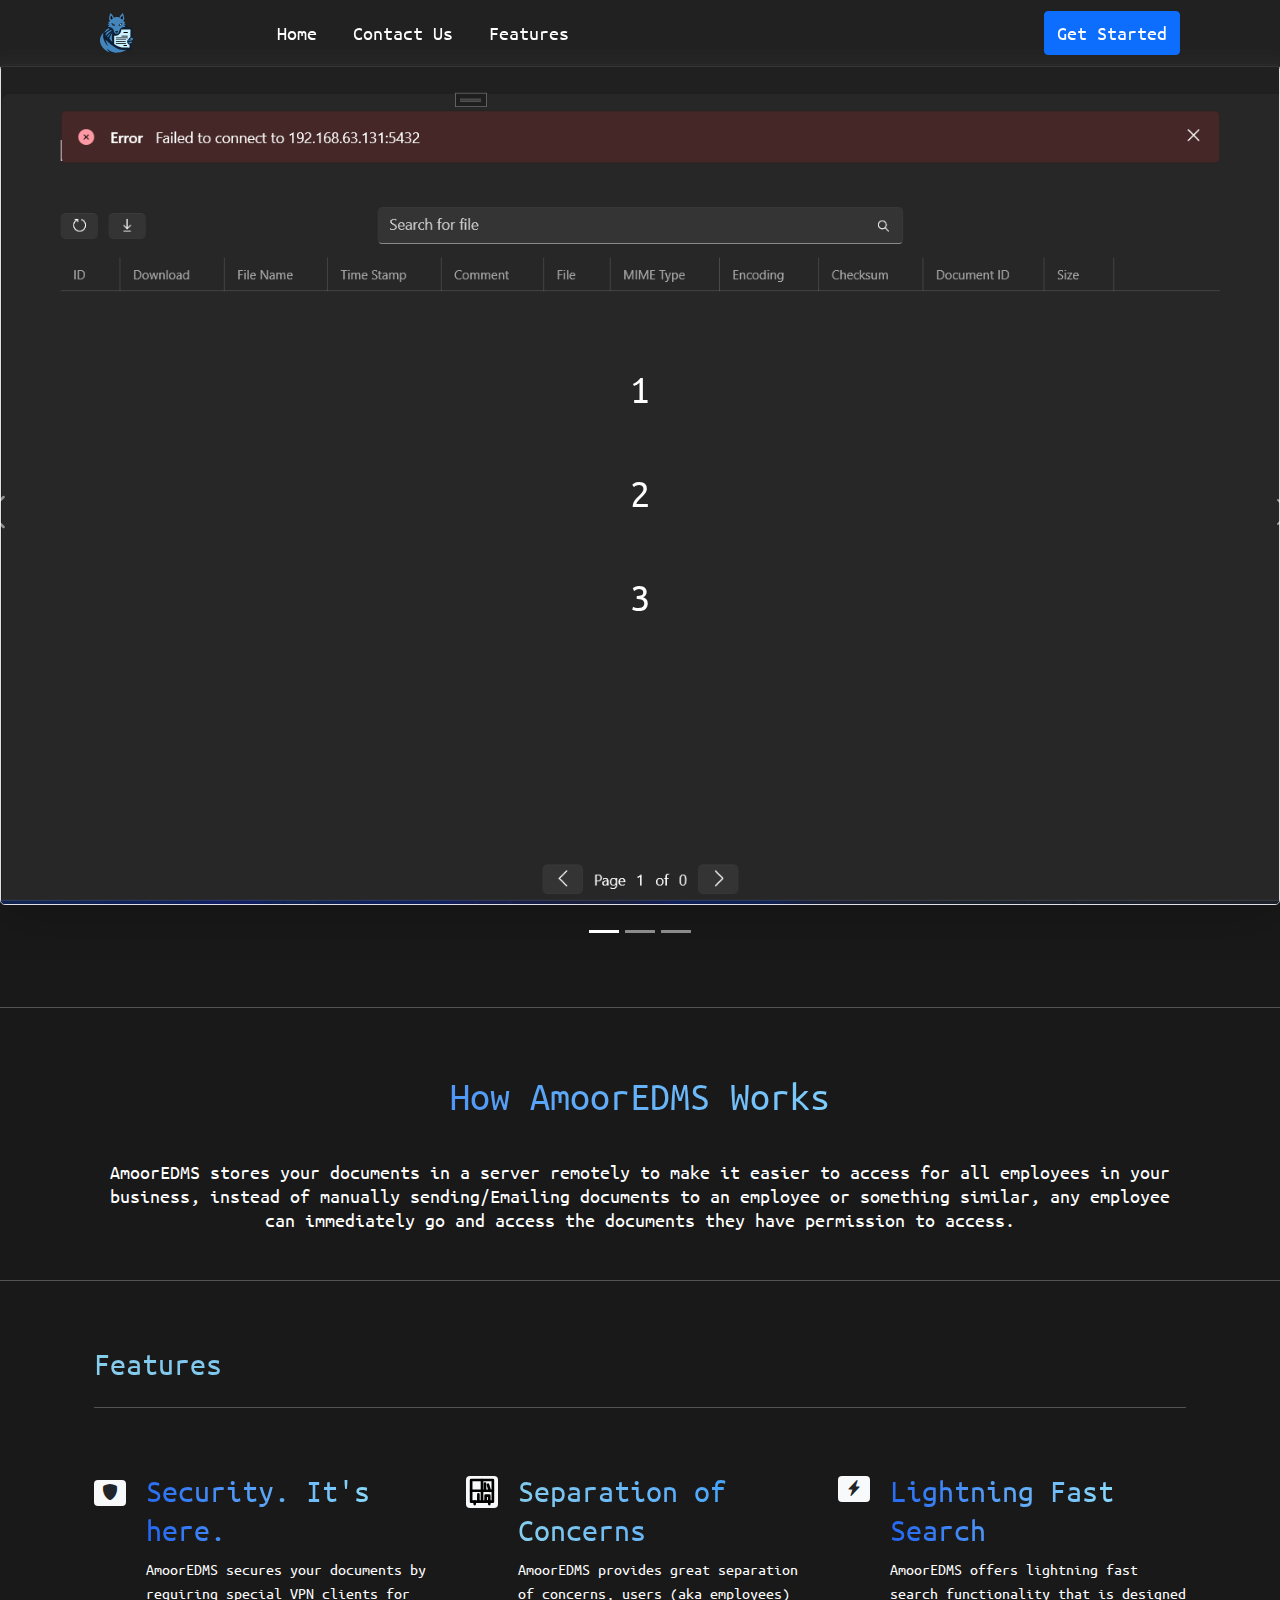
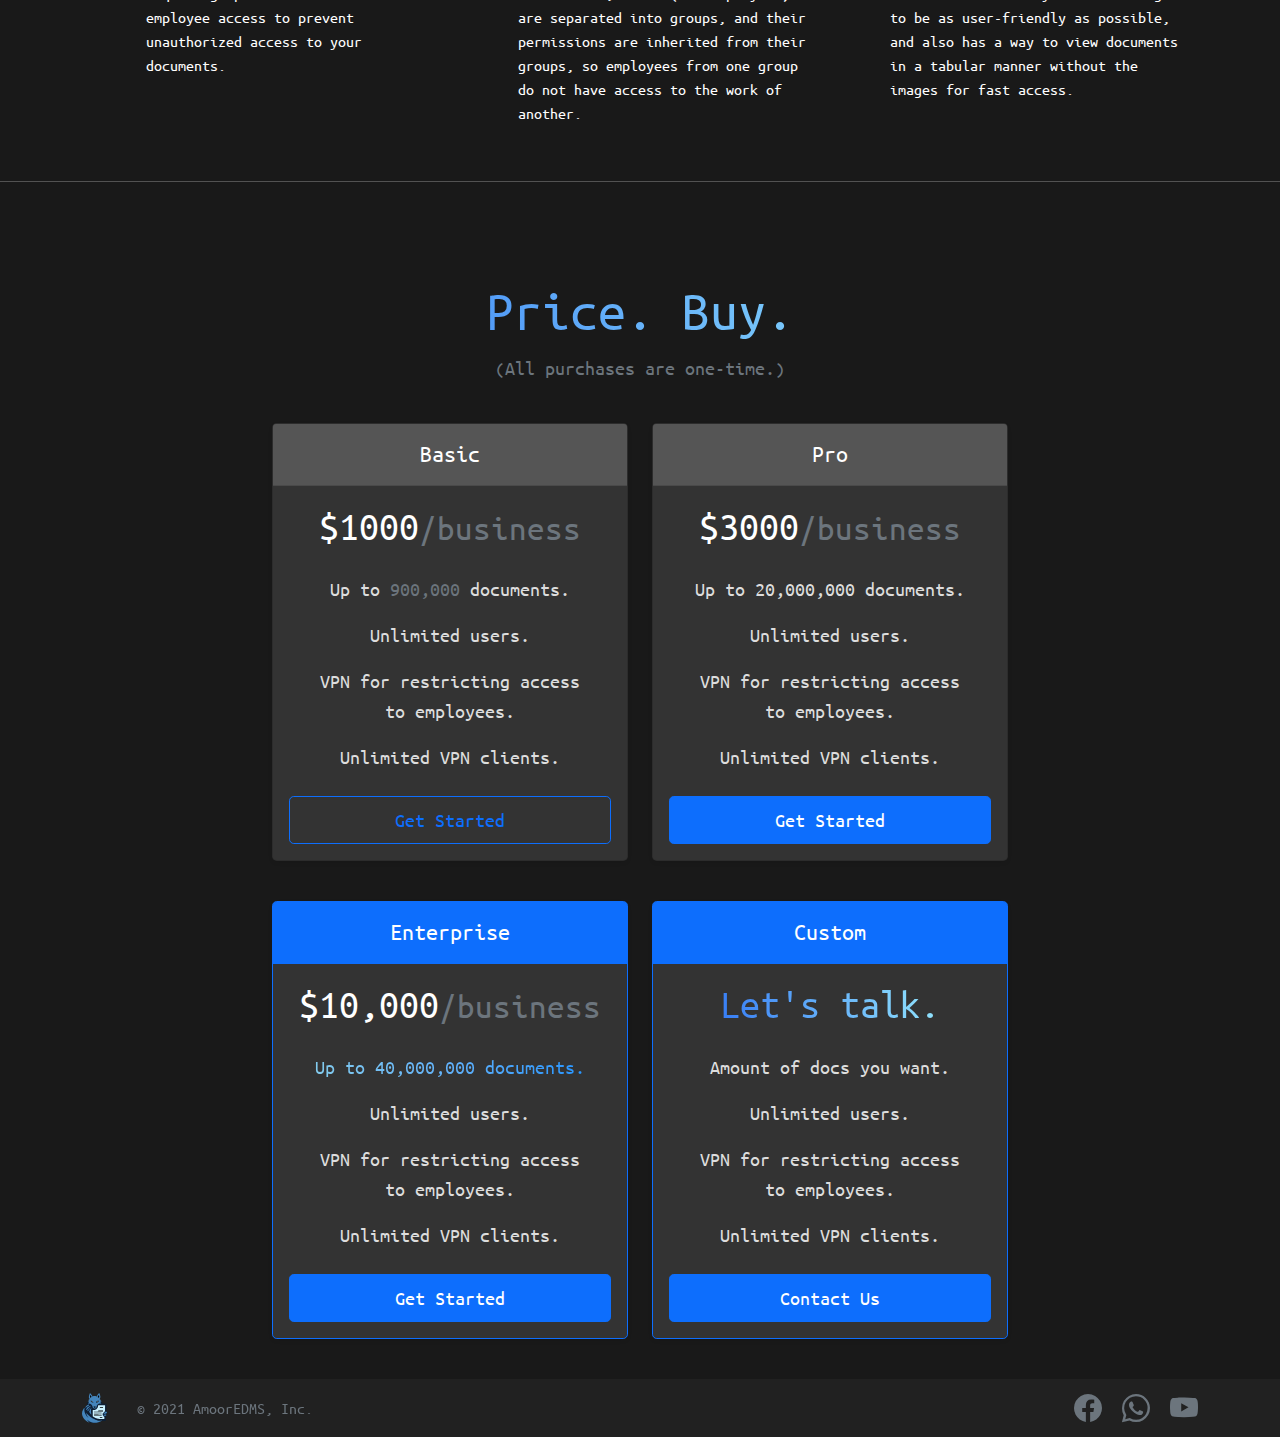
==== index.html @ a3864098 "Made the 900,000 in the Basic pricing plan muted." ====
<!DOCTYPE html>
<html lang="en">
<head>
	<meta charset="UTF-8">
	<meta http-equiv="X-UA-Compatible" content="IE=edge">
	<meta name="viewport" content="width=device-width, initial-scale=1.0">
	<meta name="keywords" content="edms, amoor, amooredms, electronic, document, management, system, electronic-document-management-system, electronic_document_management_system, documents, doc, docs, amoor-edms, amoor_edms, document-management, document_management, digital-document-storage, digital_document_storage, document-control-system, document_control_system, document-archiving, document_archiving, file-management-system, file_management_system, paperless-office, paperless_office, document-workflow, document_workflow, EDMS-software, EDMS_software, edms-software, edms_software, record-management-system, record_management_system">
	<link rel="stylesheet" href="./lib/bootstrap/bootstrap.min.css">
	<script src="./lib/bootstrap/bootstrap.min.js"></script>
	<title>AmoorEDMS</title>
	<link rel="icon" type="image/x-icon" href="./assets/icons/logo.svg">
	<link rel="stylesheet" href="./css/utils.css">
	<link rel="stylesheet" href="./index.css">
</head>
<body class="">
<nav class="navbar navbar-dark navbar-expand-lg sticky-top frosted-glass full-width">
	<div class="container-fluid">
		<a class="navbar-brand" href="#"><img src="./assets/icons/logo.svg" alt="AmoorEDMS" height="40"></a>

		<button class="navbar-toggler" type="button" data-bs-toggle="collapse" data-bs-target="#navbarSupportedContent" aria-controls="navbarSupportedContent" aria-expanded="false" aria-label="Toggle navigation"><span class="navbar-toggler-icon"></span></button>

		<div class="collapse navbar-collapse navbar-supported-content" id="navbarSupportedContent">
			<ul class="navbar-nav me-auto mb-2 mb-lg-0">
				<li class="nav-item">
					<a class="nav-link active" aria-current="page" href="#">Home</a>
				</li>
				<li class="nav-item">
					<a class="nav-link active" aria-current="page" href="#footer">Contact Us</a>
				</li>
				<li class="nav-item">
					<a href="#features" class="nav-link active" aria-current="page">Features</a>
				</li>
			</ul>

			<a href="#pricing" class="btn btn-primary purchase" type="submit"><p>Get Started</p></a>
		</div>
	</div>
</nav>
<br />
<br />

<div class="mb-5 mt-3 text-center">
	<div id="heroCarousel" class="carousel slide carousel-fade h-100" data-bs-ride="carousel">
		<div class="carousel-indicators">
			<button type="button" data-bs-target="#heroCarousel" data-bs-slide-to="0" class="active" aria-current="true" aria-label="Slide 1"></button>
			<button type="button" data-bs-target="#heroCarousel" data-bs-slide-to="1" aria-label="Slide 2"></button>
			<button type="button" data-bs-target="#heroCarousel" data-bs-slide-to="2" aria-label="Slide 3"></button>
		</div>

		<div class="carousel-inner h-100">
			<div class="carousel-item active h-100">
				<img src="./assets/images/Screenshot 2024-01-30 103237.png" class="img-fluid w-100 h-100 border rounded-3 shadow-lg mb-4" alt="Example" loading="lazy">
				<div class="overlay-above-image d-flex gap-5 flex-column">
					<h1>1</h1>
					<h1>2</h1>
					<h1>3</h1>
				</div>
			</div>
			<div class="carousel-item h-100">
				<img src="./assets/images/Screenshot 2024-01-30 103649.png" class="img-fluid w-100 h-100 border rounded-3 shadow-lg mb-4" alt="Example" loading="lazy">
				<div class="overlay-above-image d-flex gap-5 flex-column">
					<h1>1</h1>
					<h1>2</h1>
					<h1>3</h1>
				</div>
			</div>
			<div class="carousel-item h-100">
				<img src="./assets/images/Screenshot 2024-02-10 112127.png" class="img-fluid w-100 h-100 border rounded-3 shadow-lg mb-4" alt="Example" loading="lazy">
				<div class="overlay-above-image d-flex gap-5 flex-column">
					<h1>1</h1>
					<h1>2</h1>
					<h1>3</h1>
				</div>
			</div>
		</div>
		<button class="carousel-control-prev"  type="button" data-bs-target="#heroCarousel" data-bs-slide="prev">
			<span class="carousel-control-prev-icon dark-carousel-arrow" style="width: 40px; height: 40px;" aria-hidden="true"></span>
			<span class="visually-hidden">Previous</span>
		</button>
		<button class="carousel-control-next" type="button" data-bs-target="#heroCarousel" data-bs-slide="next">
			<span class="carousel-control-next-icon dark-carousel-arrow" aria-hidden="true"></span>
			<span class="visually-hidden">Next</span>
		</button>
	</div>
</div>
<hr />

<div class="container px-4 py-5" id="explanation">
	<h1 class="pb-2 blue-to-cyan-text text-center">How AmoorEDMS Works</h1>
	<br />
	<h5 class="text-center">AmoorEDMS stores your documents in a server remotely to make it easier to access for all employees in your business, instead of manually sending/Emailing documents to an employee or something similar, any employee can immediately go and access the documents they have permission to access.</h5>
</div>
<br />
<br />
<br />
<hr id="explanationToFeaturesSeparator"/>
<div class="container px-4 py-5" id="features">
	<h2 class="pb-2 sky-to-blue-text">Features</h2>
	<hr />
	<div class="row g-4 py-5 row-cols-1 row-cols-lg-3">
		<div class="col d-flex align-items-start">
			<div class="icon-square bg-light text-dark flex-shrink-0 rounded mt-2">
				<span class="bi bootstrap-icon features-icon">&#xF536;</span>
			</div>
			<div>
				<h2 class="blue-to-cyan-text">Security. It's here.</h2>
				<p>AmoorEDMS secures your documents by requiring special VPN clients for employee access to prevent unauthorized access to your documents.</p>
			</div>
		</div>
		<div class="col d-flex align-items-start">
			<div class="icon-square bg-light text-dark flex-shrink-0 rounded mt-1">
				<img src="./assets/icons/separation-of-concerns.svg" alt="" height="32">
			</div>
			<div>
				<h2 class="sky-to-blue-text">Separation of Concerns</h2>
				<p>AmoorEDMS provides great separation of concerns, users (aka employees) are separated into groups, and their permissions are inherited from their groups, so employees from one group do not have access to the work of another.</p>
			</div>
		</div>
		<div class="col d-flex align-items-start" >
			<div class="icon-square bg-light text-dark flex-shrink-0 rounded mt-1">
				<span class="bi bootstrap-icon features-icon"> &#xF46C;</span>
			</div>
			<div>
				<h2 class="blue-to-cyan-text">Lightning Fast Search</h2>
				<p>AmoorEDMS offers lightning fast search functionality that is designed to be as user-friendly as possible, and also has a way to view documents in a tabular manner without the images for fast access.</p>
			</div>
		</div>
	</div>
</div>

<br />
<hr id="featuresToPricingSeparator"/>

<div class="container horizontally-centered full-width">
	<main id="pricing">
		<div class="pricing-header p-3 pb-md-4 mx-auto text-center">
			<h1 class="display-4 fw-normal blue-to-cyan-text">Price. Buy.</h1>
			<p class="fs-5 text-muted">(All purchases are one-time.)</p>
		</div>
		<div class="row row-cols-1 row-cols-md-3 mb-3 text-center justify-content-center">
			<div class="col-md-6 col-lg-6 col-xl-4 col-xxl-4">
				<div class="card mb-4 rounded-3 shadow-sm dark-mode-pricing-card">
					<div class="card-header py-3">
						<h4 class="my-0 fw-normal">Basic</h4>
					</div>
					<div class="card-body">
						<h1 class="card-title pricing-card-title">$1000<small class="text-muted fw-light">/business</small></h1>
						<ul class="list-unstyled mt-3 mb-4">
							<li><p class="mt-4">Up to <span class="text-muted">900,000</span> documents.</p></li>
							<li><p>Unlimited users.</p></li>
							<li><p>VPN for restricting access to employees.</p></li>
							<li><p class="mb-4">Unlimited VPN clients.</p></li>
						</ul>
						<button type="button" class="w-100 btn btn-lg btn-outline-primary">Get Started</button>
					</div>
				</div>
			</div>
			<div class="col-md-6 col-lg-6 col-xl-4 col-xxl-4">
				<div class="card mb-4 rounded-3 shadow-sm dark-mode-pricing-card" >
					<div class="card-header py-3">
						<h4 class="my-0 fw-normal">Pro</h4>
					</div>
					<div class="card-body">
						<h1 class="card-title pricing-card-title">$3000<small class="text-muted fw-light">/business</small></h1>
						<ul class="list-unstyled mt-3 mb-4">
							<li><p class="mt-4">Up to 20,000,000 documents.</p></li>
							<li><p>Unlimited users.</p></li>
							<li><p>VPN for restricting access to employees.</p></li>
							<li><p class="mb-4">Unlimited VPN clients.</p></li>
						</ul>
						<button type="button" class="w-100 btn btn-lg btn-primary">Get Started</button>
					</div>
				</div>
			</div>
		</div>
		<div class="row row-cols-1 row-cols-md-3 mb-3 text-center justify-content-center">
			<div class="col-md-6 col-lg-6 col-xl-4 col-xxl-4">
				<div class="card mb-4 rounded-3 shadow-sm border-primary dark-mode-pricing-card" id="customPricing">
					<div class="card-header py-3 text-white bg-primary border-primary">
						<h4 class="my-0 fw-normal">Enterprise</h4>
					</div>
					<div class="card-body">
						<h1 class="card-title pricing-card-title">$10,000<small class="text-muted fw-light">/business</small></h1>
						<ul class="list-unstyled mt-3 mb-4">
							<li><p class="mt-4 sky-to-blue-text">Up to 40,000,000 documents.</p></li>
							<li><p>Unlimited users.</p></li>
							<li><p>VPN for restricting access to employees.</p></li>
							<li><p class="mb-4">Unlimited VPN clients.</p></li>
						</ul>
						<button type="button" class="w-100 btn btn-lg btn-primary">Get Started</button>
					</div>
				</div>
			</div>
			<div class="col-md-6 col-lg-6 col-xl-4 col-xxl-4">
				<div class="card mb-4 rounded-3 shadow-sm border-primary dark-mode-pricing-card">
					<div class="card-header py-3 text-white bg-primary border-primary">
						<h4 class="my-0 fw-normal">Custom</h4>
					</div>
					<div class="card-body">
						<h1 class="card-title pricing-card-title blue-to-cyan-text">Let's talk.</small></h1>
						<ul class="list-unstyled mt-3 mb-4">
							<li><p class="mt-4">Amount of docs you want.</p></li>
							<li><p>Unlimited users.</p></li>
							<li><p>VPN for restricting access to employees.</p></li>
							<li><p class="mb-4">Unlimited VPN clients.</p></li>
						</ul>
						<button type="button" class="w-100 btn btn-lg btn-primary">Contact Us</button>
					</div>
				</div>
			</div>
		</div>
	</main>
</div>

<div class="mt-auto py-2 frosted-glass full-width footer" id="footer">
	<div class="container">
		<div class="col">
			<div class="footer-content">
				<div class="footer-branding">
					<a href="./index.html" class="vertically-centered"><img src="./assets/icons/logo.svg" alt="AmoorEDMS" height="30" class="vertically-centered" /></a>
					<p class="text-muted vertically-centered footer-text">© 2021 AmoorEDMS, Inc.</p>
				</div>
				<div class="footer-socials">
					<a class="text-muted bi bootstrap-icon fs-3 social-media-icon" href="https://www.facebook.com/RickAstley/">&#xF344;</a>
					<a class="text-muted bi bootstrap-icon fs-3 social-media-icon" href="#">&#xF618;</a>
					<a class="text-muted bi bootstrap-icon fs-3 social-media-icon" href="https://bit.ly/3UN1TmN">&#xF62B;</a>
				</div>
			</div>
		</div>
	</div>
</div>

<div class="container p-3 sticky-bottom">
	<div class="dropdown dropup">
		<button class="btn btn-secondary dropdown-toggle" type="button" id="langDropdown" data-bs-toggle="dropdown" aria-expanded="false">
			Language
		</button>
		<ul class="dropdown-menu" aria-labelledby="langDropdown">
			<li><a class="dropdown-item" href="./ar/index.html">عربي</a></li>
			<li><button class="dropdown-item" href="./index.html">English</button></li>
		</ul>
	</div>
</div>

</body>
</html>
---- css/utils.css ----
.vertically-centered {
	margin-top: auto;
	margin-bottom: auto;
}
.horizontally-centered {
	margin-left: auto;
	margin-right: auto;
}
.centered {
	margin-left: auto;
	margin-right: auto;
	margin-top: auto;
	margin-bottom: auto;
}

body {
	background-color: rgb(25, 25, 25);
	color: #FFFFFF;
	min-height: 100%;
}

html {
	scroll-behavior: smooth;
}

@font-face {
	font-family: 'BootstrapIcons';
	src: url('../assets/fonts/bootstrap-icons.woff') format('woff');
}

@font-face {
	font-family: 'UbuntuMono';
	src: url('../assets/fonts/UbuntuMono.ttf') format('truetype');
}

html, body {
	font-family: 'UbuntuMono' !important;
}

.frosted-glass {
	background-color: rgba(36, 36, 36, 0.7490196078431373);
	backdrop-filter: blur(8px);
	-webkit-backdrop-filter: blur(8px);
	z-index: 1000;
}

.overlay-above-image {
	position: absolute;
	top: 0;
	left: 0;
	box-sizing: border-box; /* This includes padding in the width and height calculations */
}

.carousel-item > .overlay-above-image {
	top: 50%;
	left: 50%;
	transform: translate(-50%, -50%);
}

.bootstrap-icon {
	font-family: 'BootstrapIcons';
}

.full-width {
	width: 100%;
}

.navbar {
	border-bottom: 1px solid rgba(60, 60, 60, 0.7490196078431373);
}

.navbar > div {
	padding-left: 35px;
	padding-right: 35px;
}

@media (min-width: 992px) {
	.navbar > div {
		padding-left: 100px;
		padding-right: 100px;
	}
}

.navbar-supported-content {
	margin-left: 100px;
}

@media (max-width: 991px) {
	.navbar-supported-content {
		margin-left: -20px !important;
		margin-bottom: 15px;
	}
}

/* This weird selector is for the list items in the ul that is inside the navbar. */
ul, .navbar-nav li {
	margin-left: 10px;
	margin-right: 10px;
}

/* This weird selector is for the anchor tags in the ul that is inside the navbar. */
ul, .navbar-nav a {
	font-size: 20px;
}

/* This weird selector is for the anchor tags in the ul that is inside the navbar. */
ul, .navbar-nav a:hover {
	color: #DDDDDD;
}

.purchase {
	text-wrap: nowrap;
}

.purchase > p {
	font-size: 20px;
	margin: 0;
}

.sticky-top {
	position: fixed;
	top: 0;
}

.sticky-bottom {
	position: fixed;
	bottom: 0;
}

.blue-to-cyan-text {
	background: linear-gradient(75deg,
	#2164F3 0%,
	#66B2F9 50%,
	#AAFFFF 100%);
	-webkit-background-clip: text;
	-webkit-text-fill-color: transparent;
}

.sky-to-blue-text {
	background: linear-gradient(75deg,
	#87CEEB 0%,
	#61B2FB 50%,
	#1E90FF 100%);
	-webkit-background-clip: text;
	-webkit-text-fill-color: transparent;
}

.footer-content {
	display: flex;
	justify-content: space-between;
	flex-direction: row;
}

.footer-socials {
	display: flex;
	flex-direction: row;
	gap: 20px;
}

.footer-branding {
	display: flex;
	flex-direction: row;
	gap: 30px;
}

.social-media-icon {
	text-decoration: none;
}

#langDropdown {
	background-color: rgba(108, 117, 125, 0.6)
}
---- index.css ----
.brand-image-anchor {
	margin-left: 50px;
}

.right-navbar-button {
	margin-right: 50px;
}

#heroCarousel {
	width: 100%;
	height: 100vh; /* Full viewport height */
}

.carousel-control-prev-icon .dark-carousel-arrow {
	filter: invert(-1);
}

.carousel-control-next-icon .dark-carousel-arrow {
	filter: invert(-1);
}

.carousel-item img {
	object-fit: cover; /* Ensures the image covers the entire carousel item */

}

#features .col, .d-flex {
	gap: 20px;
}

.features-icon {
	margin: 8px;
}

#featuresToPricingSeparator {
	margin-top: -80px; margin-bottom: 80px;
}

#explanationToFeaturesSeparator {
	margin-top: -80px;
}

.dark-mode-pricing-card {
	background-color: #333;
	color: #fff;
}

.dark-mode-pricing-card .card-header {
	background-color: #555;
}

#pricing li > p {
	text-wrap: pretty;
}

#pricing li {
	width: 100%;
}

#heroCarousel .carousel-item {
	margin-bottom: 30px;
}

@media (min-width: 810px) {
	#heroCarousel .carousel-control-prev {
		margin-left: -100px;
	}

	#heroCarousel .carousel-control-next {
		margin-right: -100px;
	}
}
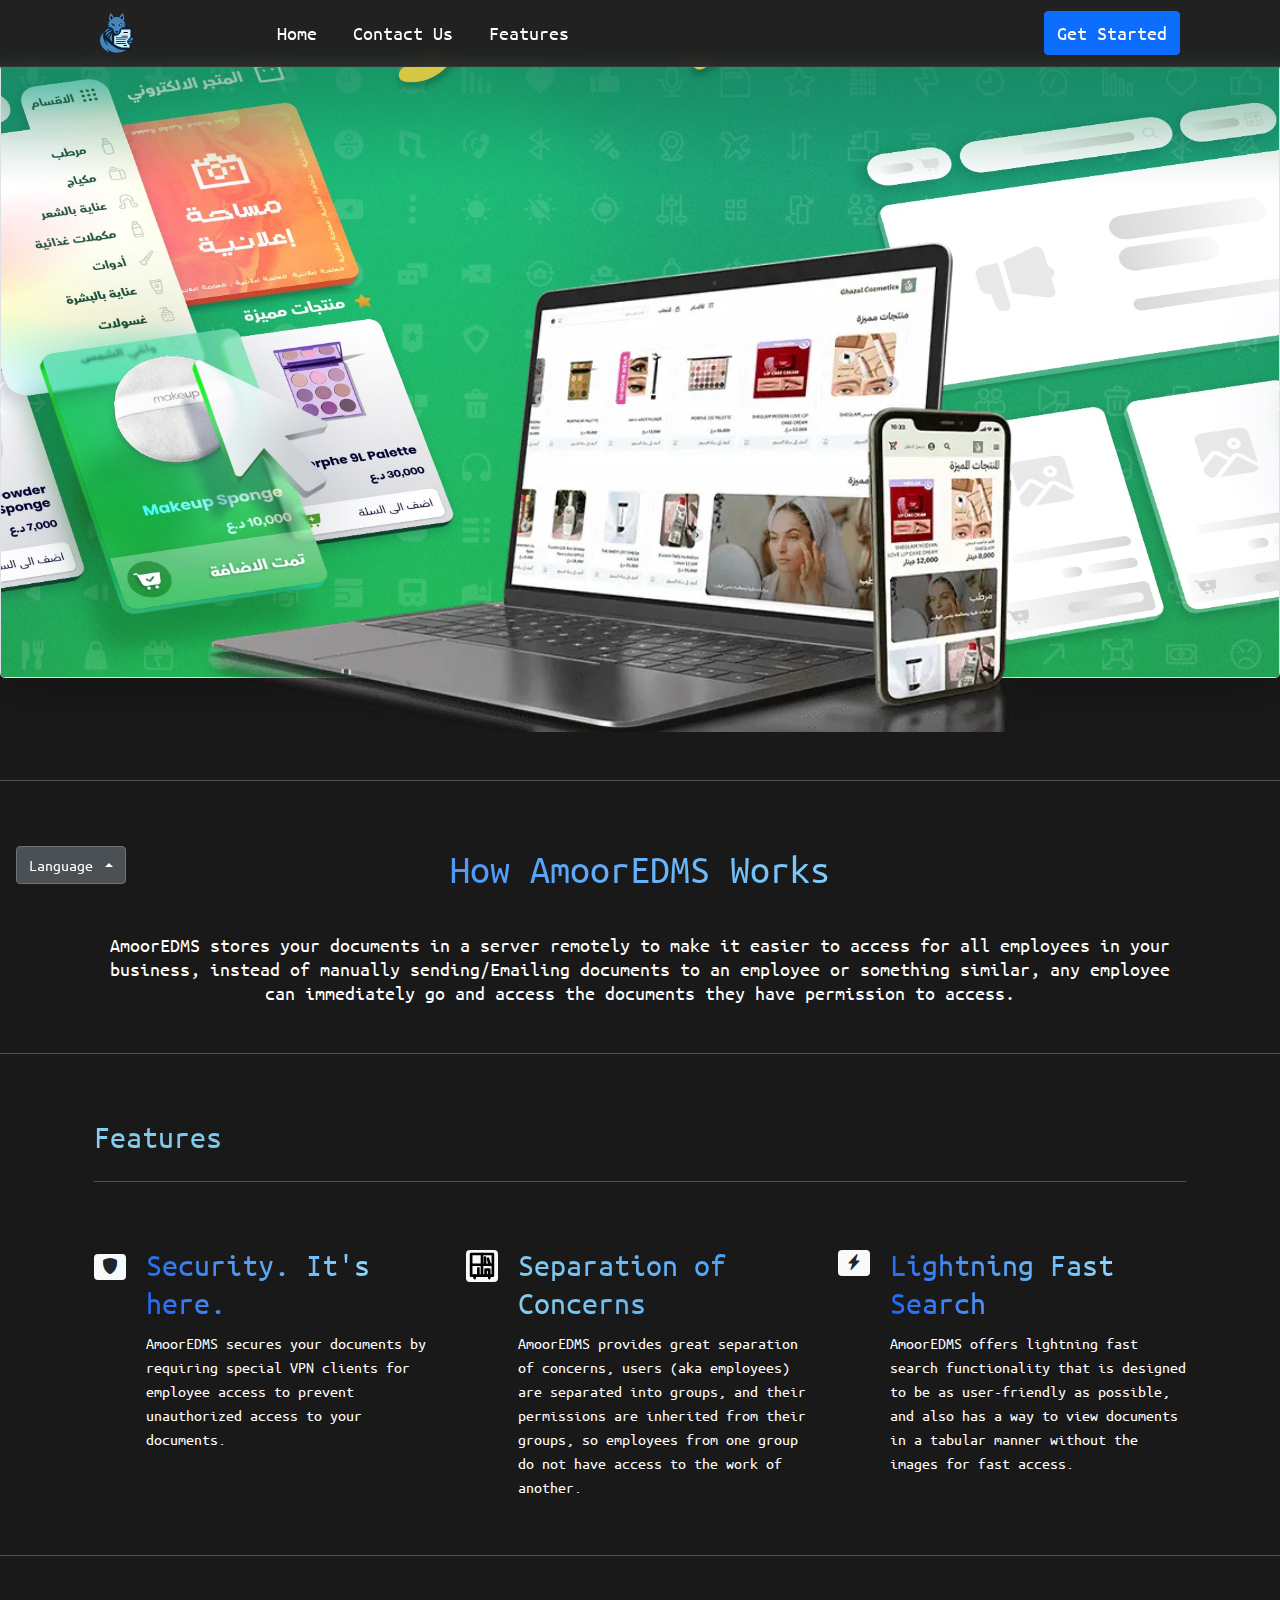
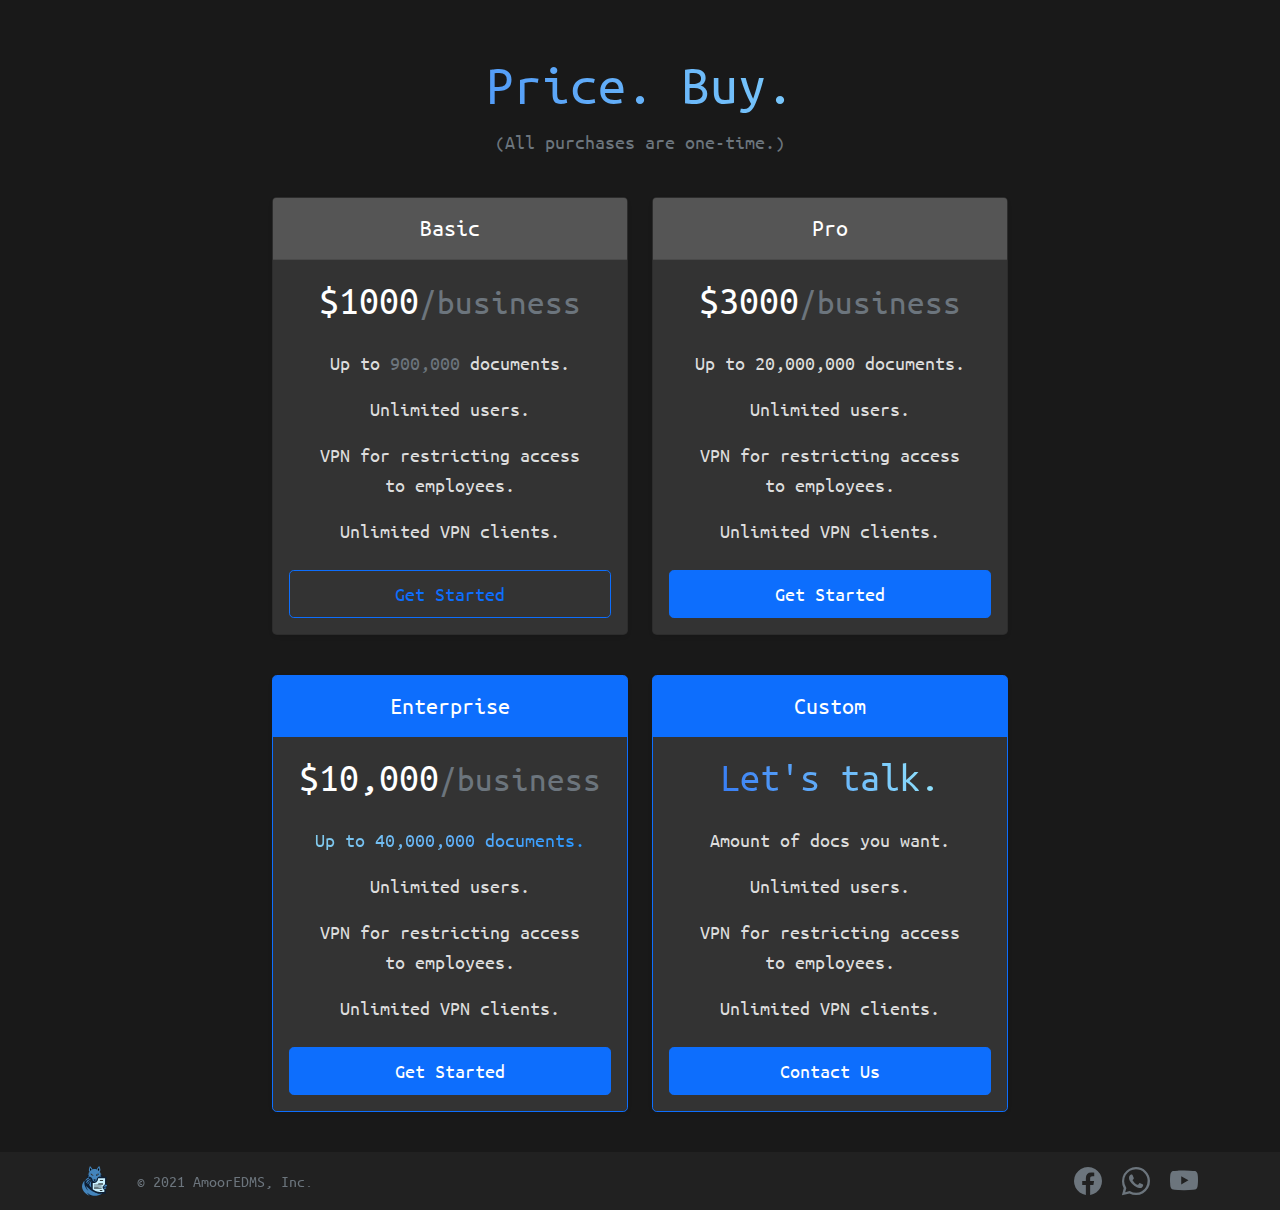
==== commit f9908c26: "Replaced the trashy placeholders in the hero with placeholders stolen from https://morabaa.com/" ====
--- a/index.html
+++ b/index.html
@@ -41,35 +41,19 @@
 
 <div class="mb-5 mt-3 text-center">
 	<div id="heroCarousel" class="carousel slide carousel-fade h-100" data-bs-ride="carousel">
-		<div class="carousel-indicators">
-			<button type="button" data-bs-target="#heroCarousel" data-bs-slide-to="0" class="active" aria-current="true" aria-label="Slide 1"></button>
-			<button type="button" data-bs-target="#heroCarousel" data-bs-slide-to="1" aria-label="Slide 2"></button>
-			<button type="button" data-bs-target="#heroCarousel" data-bs-slide-to="2" aria-label="Slide 3"></button>
-		</div>
-
 		<div class="carousel-inner h-100">
 			<div class="carousel-item active h-100">
-				<img src="./assets/images/Screenshot 2024-01-30 103237.png" class="img-fluid w-100 h-100 border rounded-3 shadow-lg mb-4" alt="Example" loading="lazy">
-				<div class="overlay-above-image d-flex gap-5 flex-column">
-					<h1>1</h1>
-					<h1>2</h1>
-					<h1>3</h1>
+				<img src="./assets/images/estore-head-bg.jpg" class="img-fluid w-100 h-100 border rounded-3 shadow-lg mb-4" alt="Example" loading="lazy">
+				<div class="overlay-above-image d-flex gap-5 flex-column align-items-center justify-content-center">
+					<img class="mb-5" src="./assets/images/itesReady.png" alt="صار جاهز" height="175"/>
+					<img class="mt-5" src="./assets/images/estore-head-devices.webp" alt="fsdfsdf" height="600">
 				</div>
 			</div>
 			<div class="carousel-item h-100">
-				<img src="./assets/images/Screenshot 2024-01-30 103649.png" class="img-fluid w-100 h-100 border rounded-3 shadow-lg mb-4" alt="Example" loading="lazy">
-				<div class="overlay-above-image d-flex gap-5 flex-column">
-					<h1>1</h1>
-					<h1>2</h1>
-					<h1>3</h1>
-				</div>
-			</div>
-			<div class="carousel-item h-100">
-				<img src="./assets/images/Screenshot 2024-02-10 112127.png" class="img-fluid w-100 h-100 border rounded-3 shadow-lg mb-4" alt="Example" loading="lazy">
-				<div class="overlay-above-image d-flex gap-5 flex-column">
-					<h1>1</h1>
-					<h1>2</h1>
-					<h1>3</h1>
+				<img src="./assets/images/sales-bg.jpg" class="img-fluid w-100 h-100 border rounded-3 shadow-lg mb-4" alt="Example" loading="lazy">
+				<div class="overlay-above-image d-flex gap-5 flex-column align-items-center justify-content-center">
+					<img class="mb-5" src="./assets/images/sales-text.png" alt="صار جاهز" height="165"/>
+					<img class="mt-5" src="./assets/images/devices-sales.webp" alt="fsdfsdf" height="600">
 				</div>
 			</div>
 		</div>
--- a/css/utils.css
+++ b/css/utils.css
@@ -50,7 +50,6 @@
 	left: 0;
 	box-sizing: border-box; /* This includes padding in the width and height calculations */
 }
-
 .carousel-item > .overlay-above-image {
 	top: 50%;
 	left: 50%;
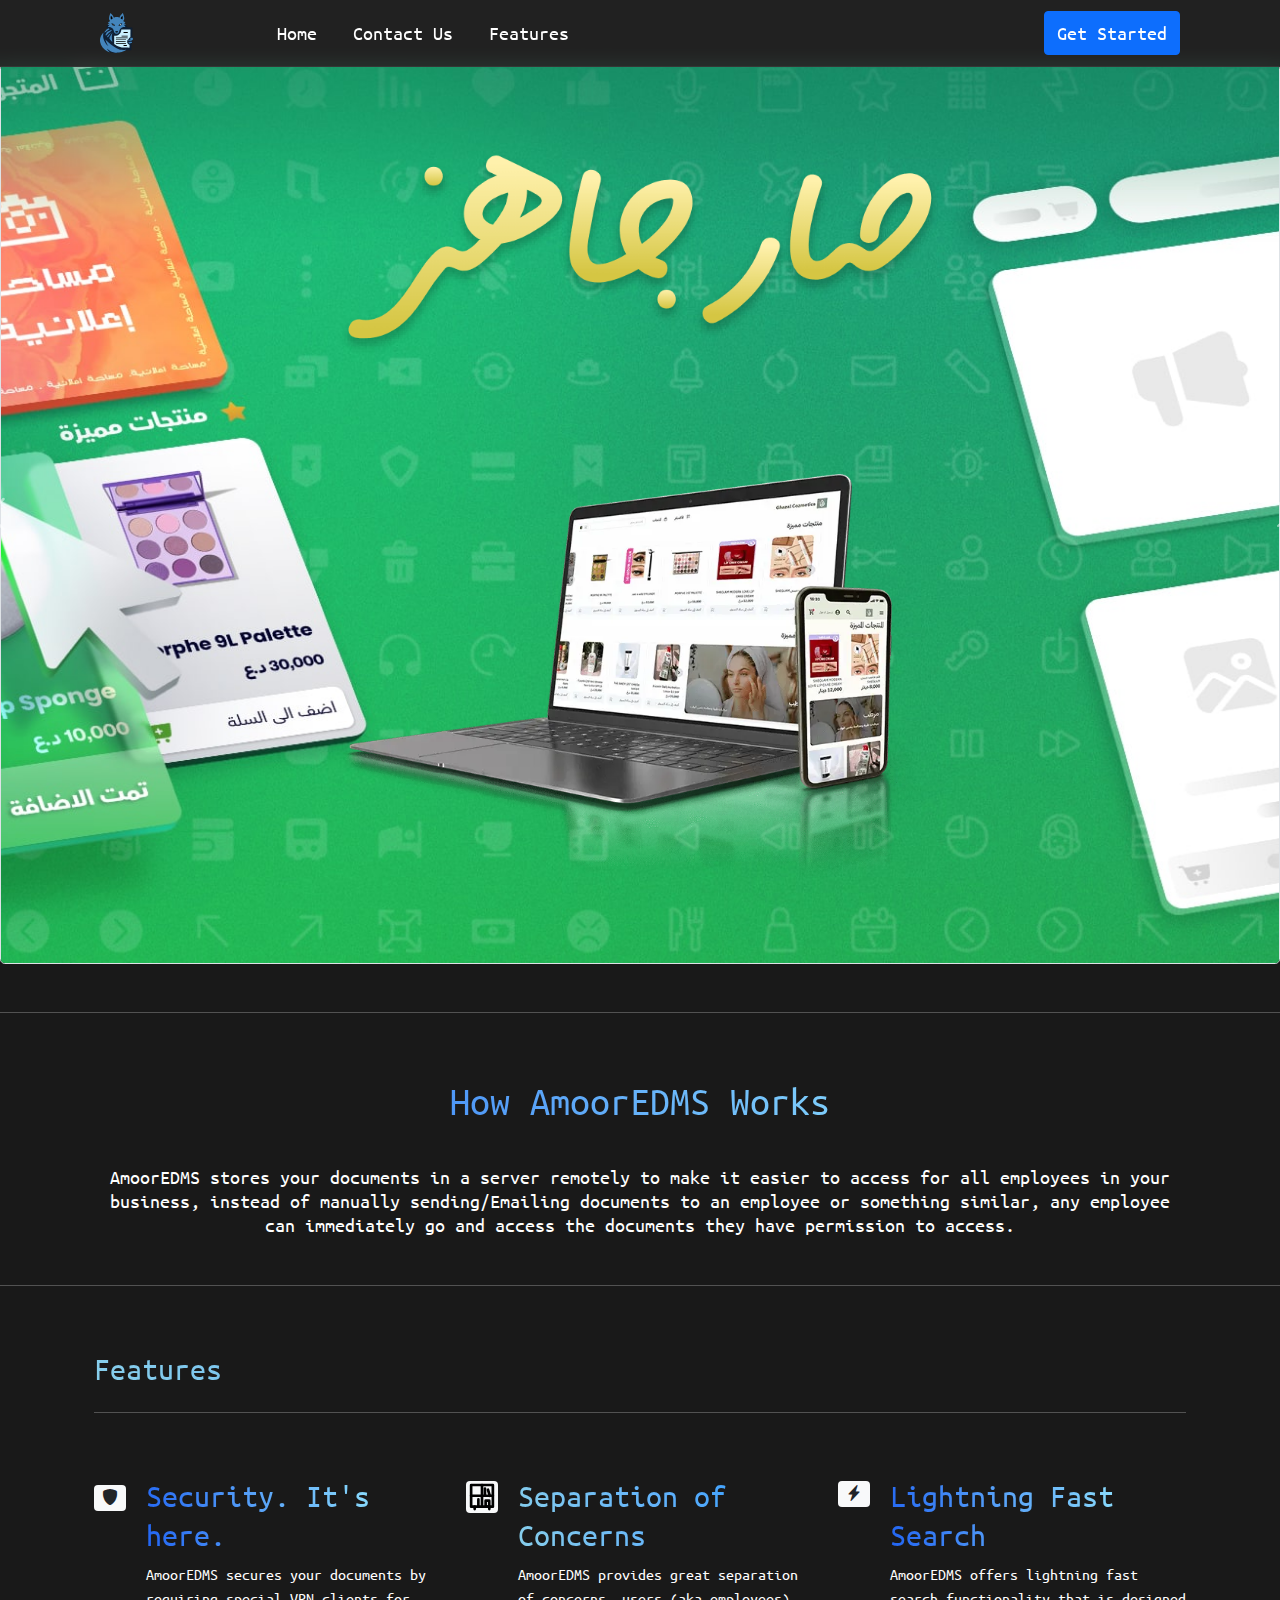
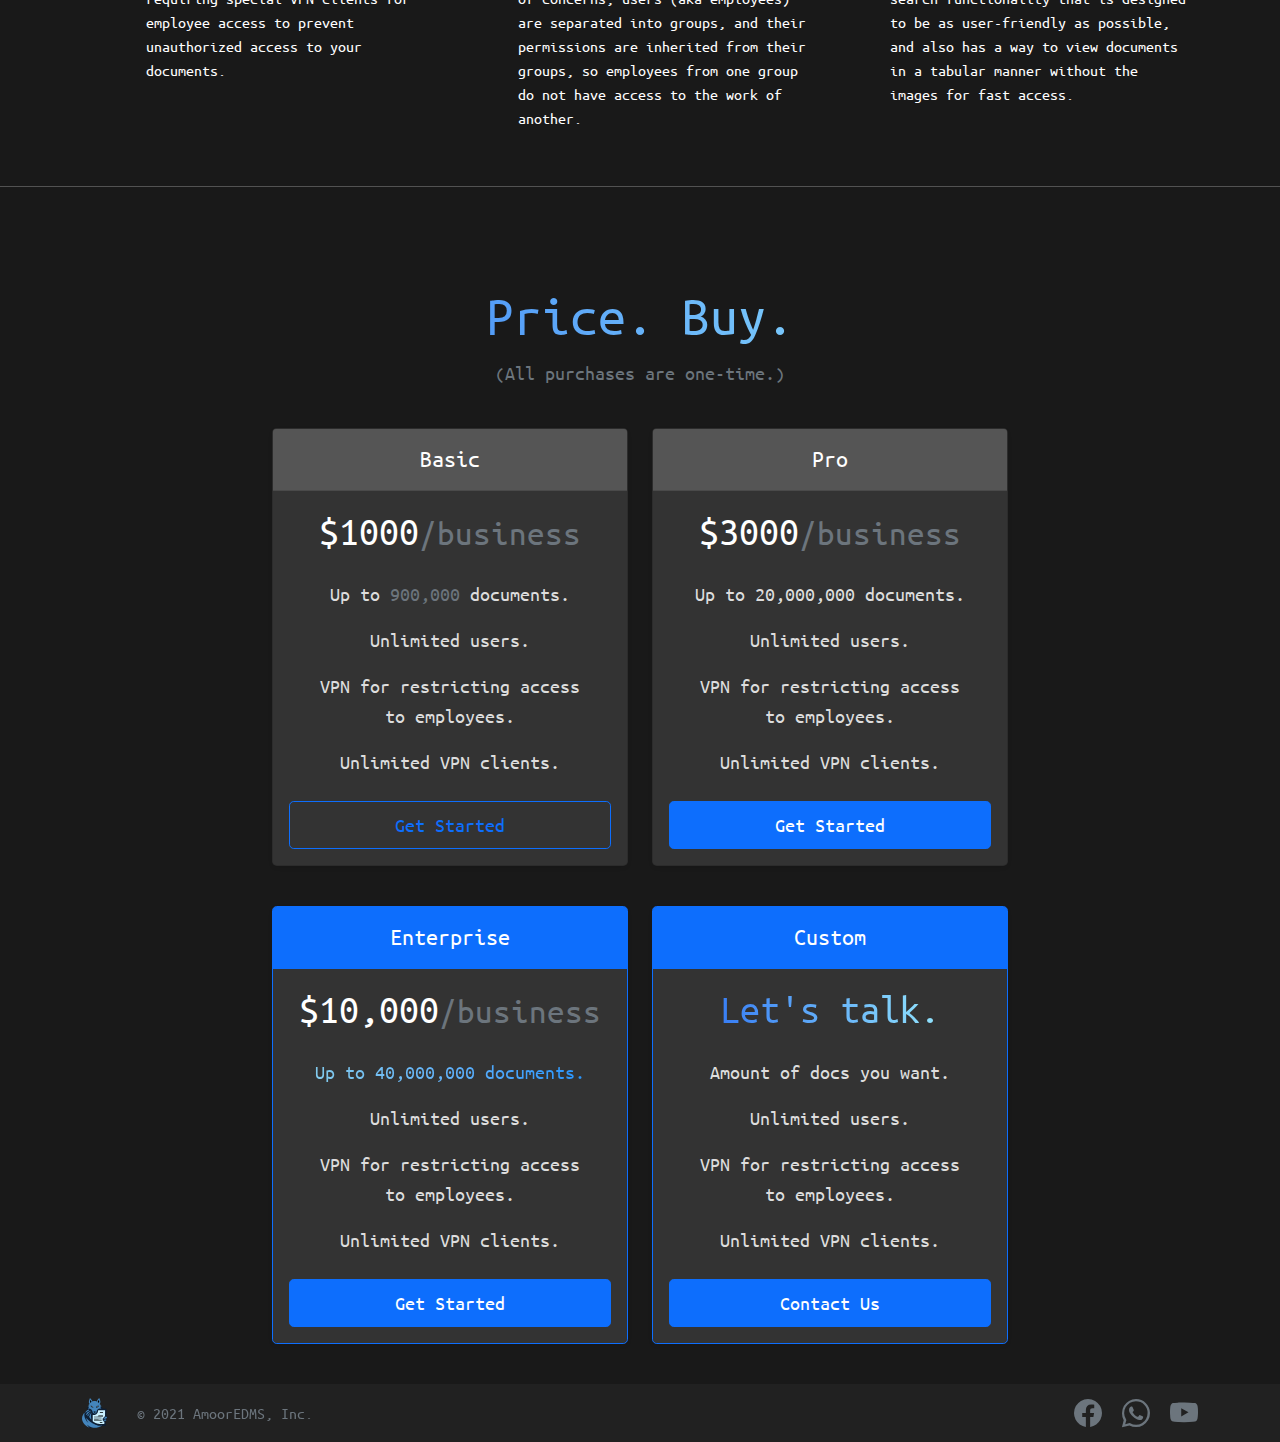
==== commit 5c2559ca: "Made images responsive." ====
--- a/index.html
+++ b/index.html
@@ -42,18 +42,18 @@
 <div class="mb-5 mt-3 text-center">
 	<div id="heroCarousel" class="carousel slide carousel-fade h-100" data-bs-ride="carousel">
 		<div class="carousel-inner h-100">
-			<div class="carousel-item active h-100">
+			<div class="carousel-item active h-100" id="heroCarouselItem1">
 				<img src="./assets/images/estore-head-bg.jpg" class="img-fluid w-100 h-100 border rounded-3 shadow-lg mb-4" alt="Example" loading="lazy">
-				<div class="overlay-above-image d-flex gap-5 flex-column align-items-center justify-content-center">
-					<img class="mb-5" src="./assets/images/itesReady.png" alt="صار جاهز" height="175"/>
-					<img class="mt-5" src="./assets/images/estore-head-devices.webp" alt="fsdfsdf" height="600">
-				</div>
-			</div>
-			<div class="carousel-item h-100">
+				<div class="overlay-above-image d-flex flex-column align-items-center">
+					<img class="mb-5" src="./assets/images/itesReady.png" alt="صار جاهز"/>
+					<img class="mt-5" src="./assets/images/estore-head-devices.webp" alt="fsdfsdf">
+				</div>
+			</div>
+			<div class="carousel-item h-100" id="heroCarouselItem2">
 				<img src="./assets/images/sales-bg.jpg" class="img-fluid w-100 h-100 border rounded-3 shadow-lg mb-4" alt="Example" loading="lazy">
-				<div class="overlay-above-image d-flex gap-5 flex-column align-items-center justify-content-center">
-					<img class="mb-5" src="./assets/images/sales-text.png" alt="صار جاهز" height="165"/>
-					<img class="mt-5" src="./assets/images/devices-sales.webp" alt="fsdfsdf" height="600">
+				<div class="overlay-above-image d-flex flex-column align-items-center justify-content-center">
+					<img class="mb-5" src="./assets/images/sales-text.png" alt="صار جاهز"/>
+					<img class="mt-5" src="./assets/images/devices-sales.webp" alt="fsdfsdf">
 				</div>
 			</div>
 		</div>
--- a/css/utils.css
+++ b/css/utils.css
@@ -49,11 +49,6 @@
 	top: 0;
 	left: 0;
 	box-sizing: border-box; /* This includes padding in the width and height calculations */
-}
-.carousel-item > .overlay-above-image {
-	top: 50%;
-	left: 50%;
-	transform: translate(-50%, -50%);
 }
 
 .bootstrap-icon {
--- a/index.css
+++ b/index.css
@@ -7,8 +7,30 @@
 }
 
 #heroCarousel {
-	width: 100%;
-	height: 100vh; /* Full viewport height */
+	width: 100vw !important;
+	height: 100vh !important;
+}
+
+.carousel-item > .overlay-above-image {
+	top: 50%;
+	left: 50%;
+	transform: translate(-50%, -50%);
+}
+
+.carousel-item > .overlay-above-image > img {
+	width: 95%;
+	height: 95%;
+}
+
+@media (max-width: 1000px) {
+	.carousel-item > .overlay-above-image > img {
+		width: 140%;
+		height: 140%;
+	}
+}
+
+#heroCarousel .carousel-item > img {
+	object-fit: cover !important;
 }
 
 .carousel-control-prev-icon .dark-carousel-arrow {
@@ -17,11 +39,6 @@
 
 .carousel-control-next-icon .dark-carousel-arrow {
 	filter: invert(-1);
-}
-
-.carousel-item img {
-	object-fit: cover; /* Ensures the image covers the entire carousel item */
-
 }
 
 #features .col, .d-flex {
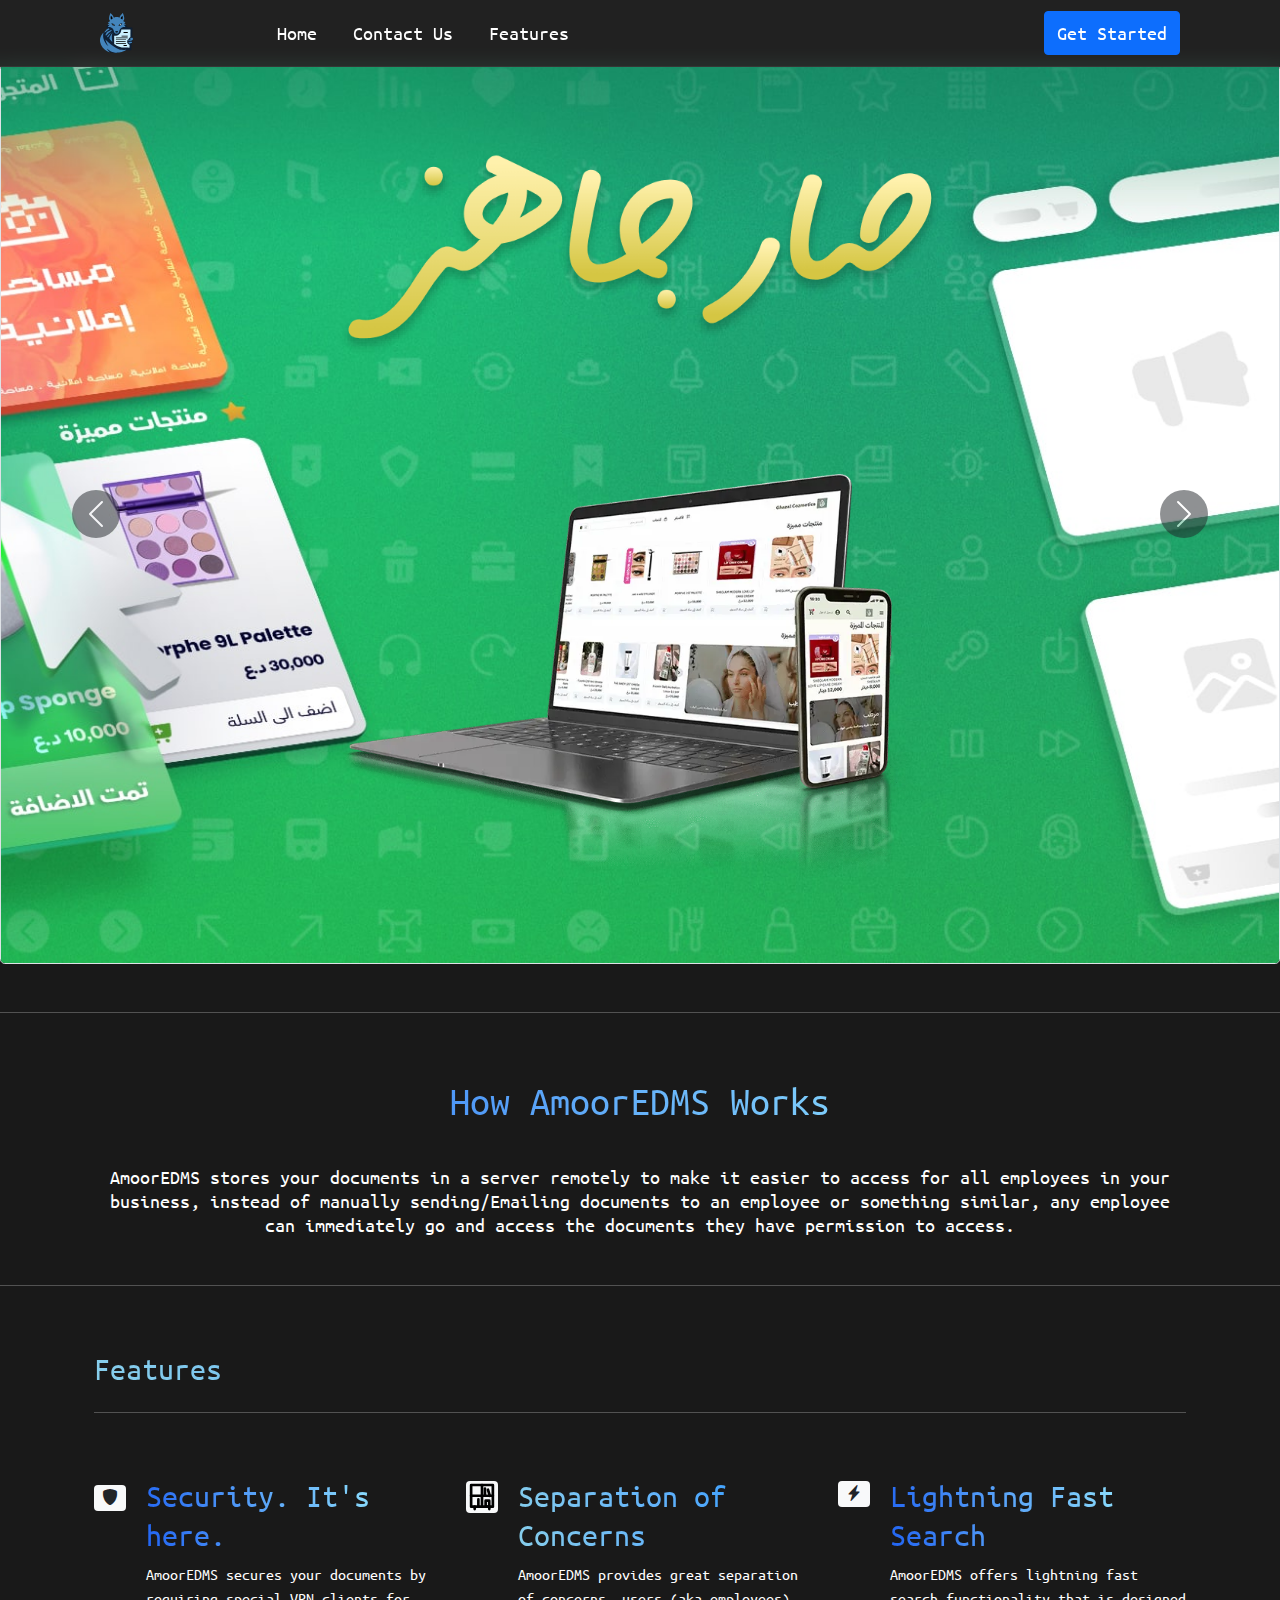
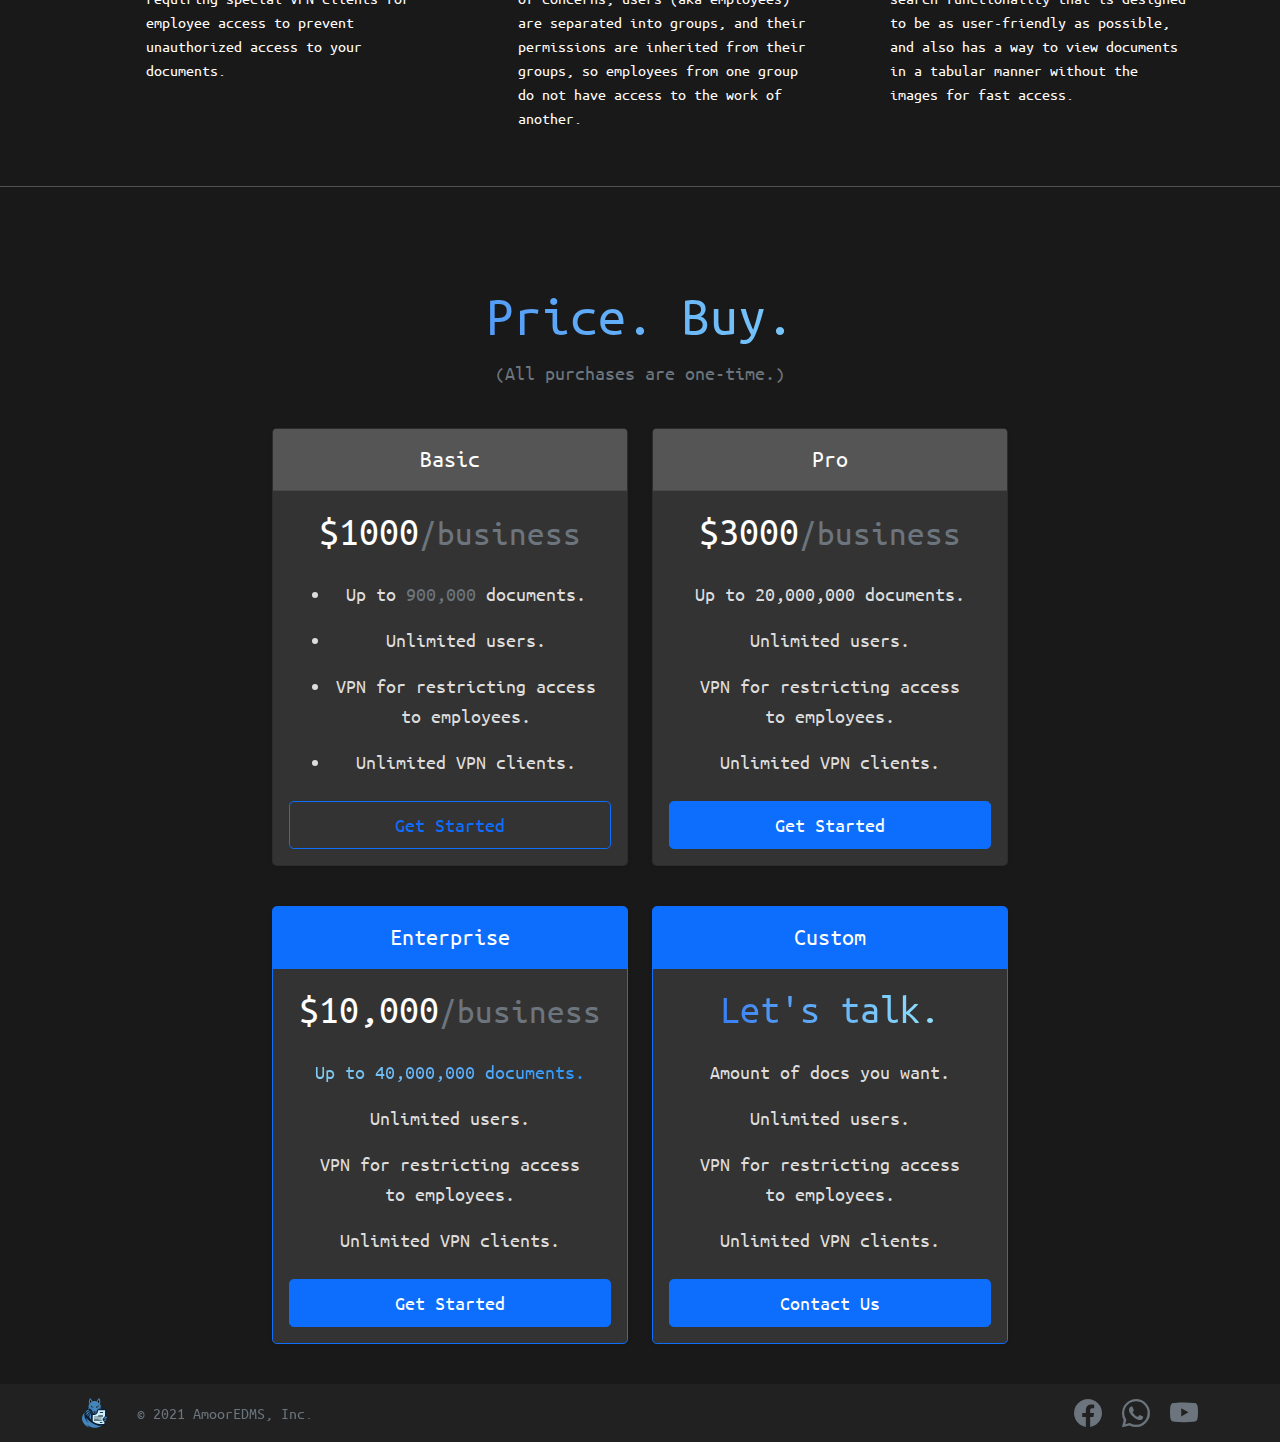
==== commit 3b4f475c: "Made carousel control buttons have a black circle." ====
--- a/index.html
+++ b/index.html
@@ -57,12 +57,16 @@
 				</div>
 			</div>
 		</div>
-		<button class="carousel-control-prev"  type="button" data-bs-target="#heroCarousel" data-bs-slide="prev">
-			<span class="carousel-control-prev-icon dark-carousel-arrow" style="width: 40px; height: 40px;" aria-hidden="true"></span>
+		<button class="carousel-control-prev" type="button" data-bs-target="#heroCarousel" data-bs-slide="prev">
+			<span class="rounded-circle bg-dark d-flex justify-content-center align-items-center horizontally-centered">
+				<span class="carousel-control-prev-icon m-2" aria-hidden="true"></span>
+			</span>
 			<span class="visually-hidden">Previous</span>
 		</button>
 		<button class="carousel-control-next" type="button" data-bs-target="#heroCarousel" data-bs-slide="next">
-			<span class="carousel-control-next-icon dark-carousel-arrow" aria-hidden="true"></span>
+			<span class="rounded-circle bg-dark d-flex justify-content-center align-items-center horizontally-centered">
+				<span class="carousel-control-next-icon m-2" aria-hidden="true"></span>
+			</span>
 			<span class="visually-hidden">Next</span>
 		</button>
 	</div>
@@ -129,7 +133,7 @@
 					</div>
 					<div class="card-body">
 						<h1 class="card-title pricing-card-title">$1000<small class="text-muted fw-light">/business</small></h1>
-						<ul class="list-unstyled mt-3 mb-4">
+						<ul class="list-uled mt-3 mb-4">
 							<li><p class="mt-4">Up to <span class="text-muted">900,000</span> documents.</p></li>
 							<li><p>Unlimited users.</p></li>
 							<li><p>VPN for restricting access to employees.</p></li>
--- a/index.css
+++ b/index.css
@@ -31,14 +31,6 @@
 
 #heroCarousel .carousel-item > img {
 	object-fit: cover !important;
-}
-
-.carousel-control-prev-icon .dark-carousel-arrow {
-	filter: invert(-1);
-}
-
-.carousel-control-next-icon .dark-carousel-arrow {
-	filter: invert(-1);
 }
 
 #features .col, .d-flex {
@@ -76,14 +68,4 @@
 
 #heroCarousel .carousel-item {
 	margin-bottom: 30px;
-}
-
-@media (min-width: 810px) {
-	#heroCarousel .carousel-control-prev {
-		margin-left: -100px;
-	}
-
-	#heroCarousel .carousel-control-next {
-		margin-right: -100px;
-	}
 }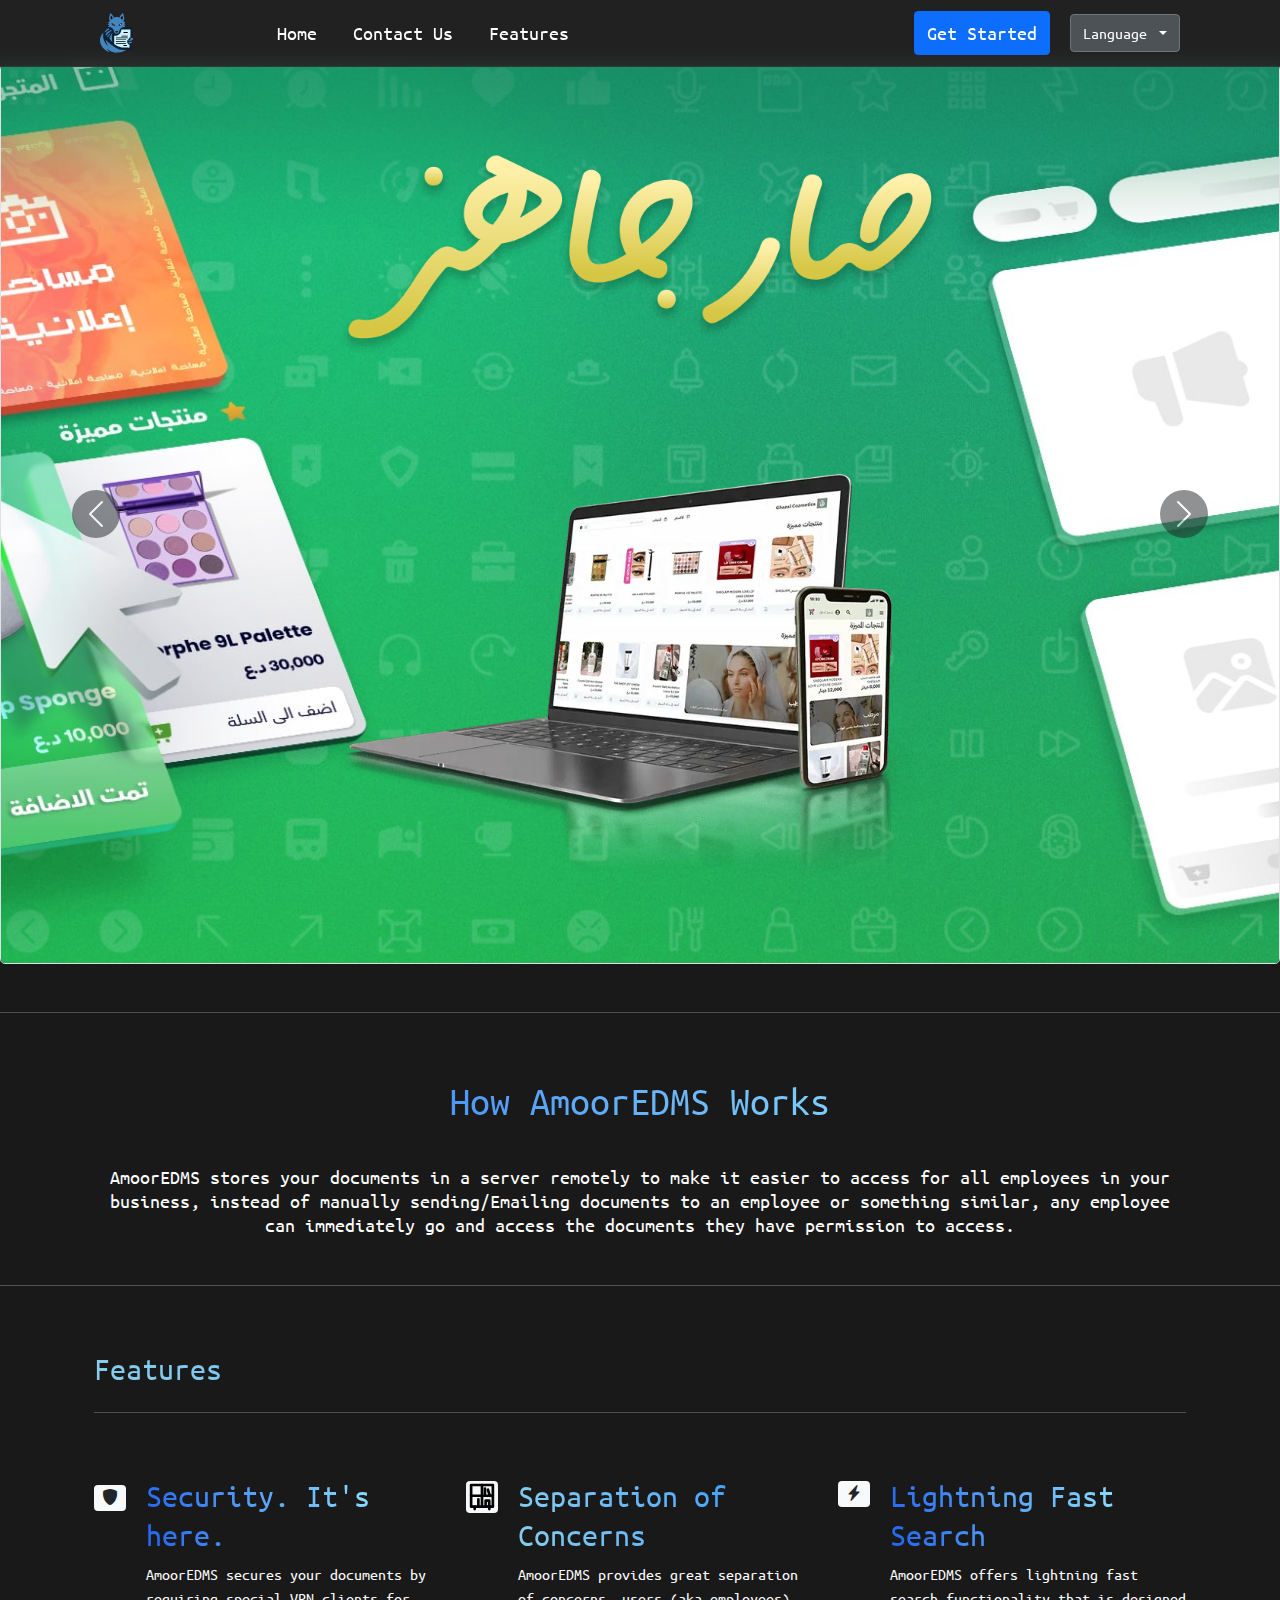
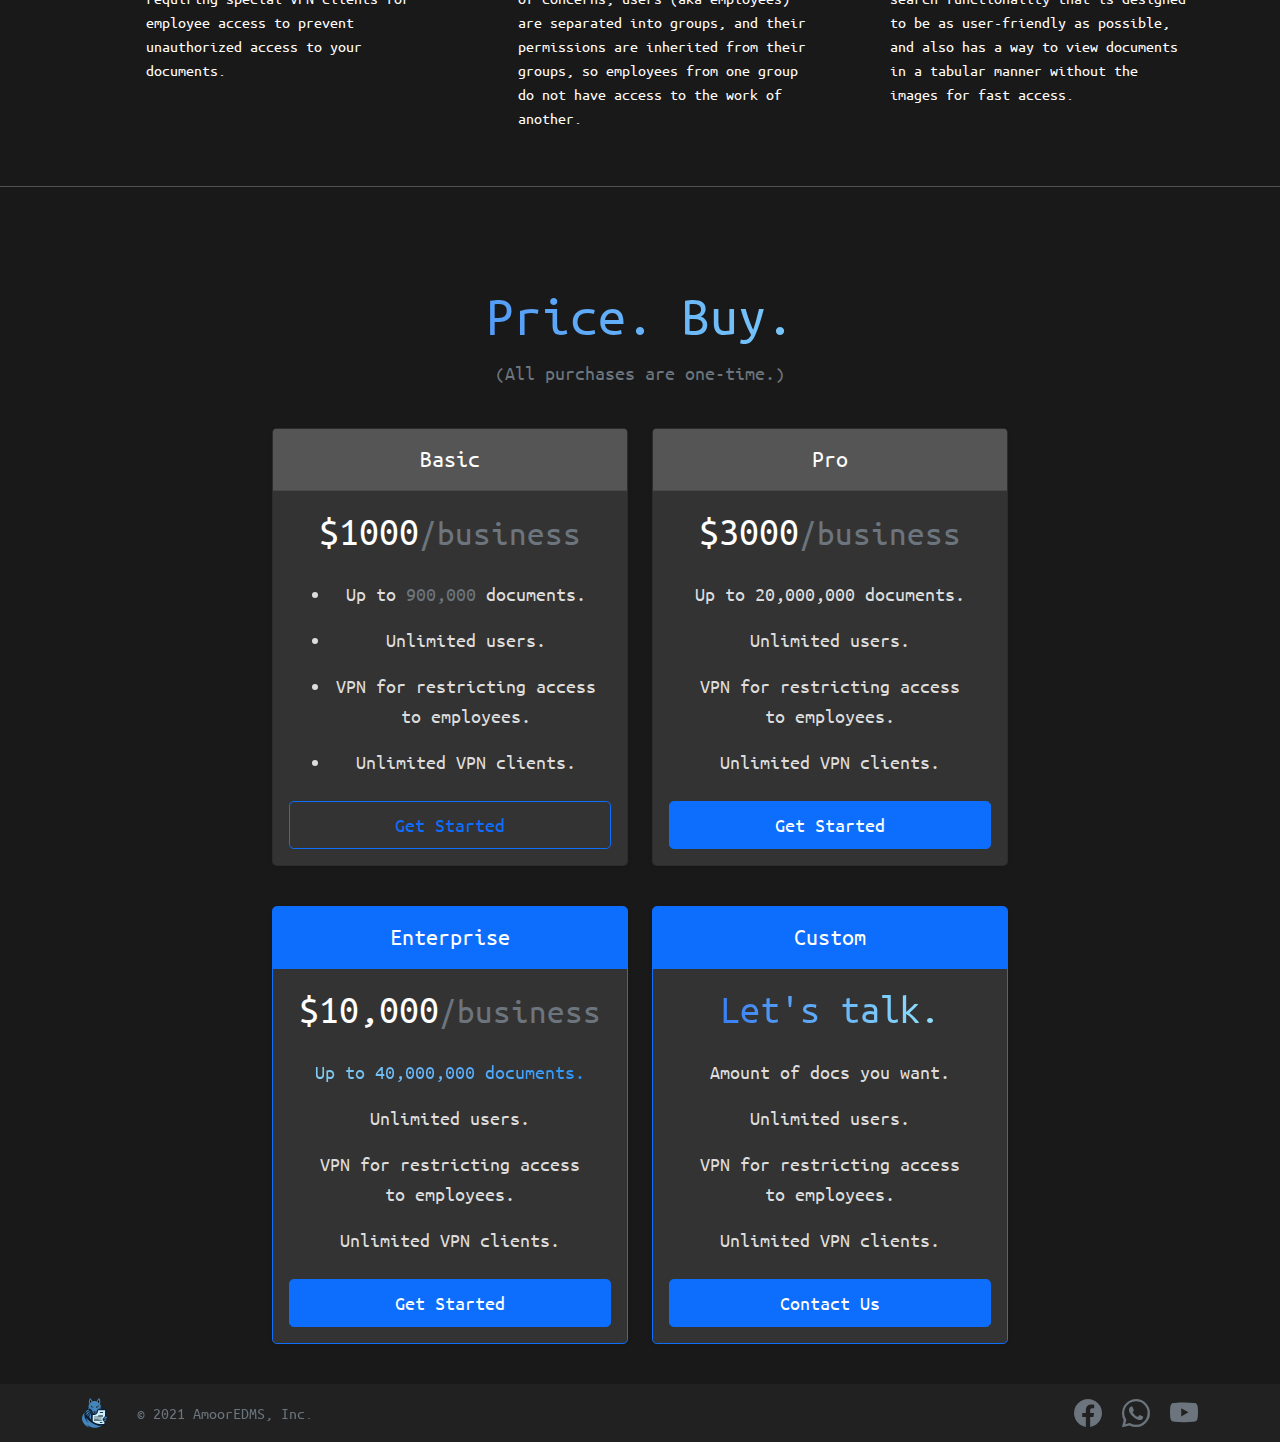
==== commit ad8a3f22: "Moved language dropdown to navbar and also probably made some classes zombie classes lol" ====
--- a/index.html
+++ b/index.html
@@ -33,6 +33,17 @@
 			</ul>
 
 			<a href="#pricing" class="btn btn-primary purchase" type="submit"><p>Get Started</p></a>
+
+
+			<div class="dropdown lang-dropdown">
+				<button class="btn btn-secondary dropdown-toggle" type="button" id="langDropdown" data-bs-toggle="dropdown" aria-expanded="false">
+					Language
+				</button>
+				<ul class="dropdown-menu" aria-labelledby="langDropdown">
+					<li><a class="dropdown-item" href="./ar/index.html">عربي</a></li>
+					<li><button class="dropdown-item" href="./index.html">English</button></li>
+				</ul>
+			</div>
 		</div>
 	</div>
 </nav>
@@ -218,17 +229,5 @@
 	</div>
 </div>
 
-<div class="container p-3 sticky-bottom">
-	<div class="dropdown dropup">
-		<button class="btn btn-secondary dropdown-toggle" type="button" id="langDropdown" data-bs-toggle="dropdown" aria-expanded="false">
-			Language
-		</button>
-		<ul class="dropdown-menu" aria-labelledby="langDropdown">
-			<li><a class="dropdown-item" href="./ar/index.html">عربي</a></li>
-			<li><button class="dropdown-item" href="./index.html">English</button></li>
-		</ul>
-	</div>
-</div>
-
 </body>
 </html>--- a/css/utils.css
+++ b/css/utils.css
@@ -68,6 +68,10 @@
 	padding-right: 35px;
 }
 
+.lang-dropdown {
+	margin-left: 20px;
+}
+
 @media (min-width: 992px) {
 	.navbar > div {
 		padding-left: 100px;
@@ -83,6 +87,11 @@
 	.navbar-supported-content {
 		margin-left: -20px !important;
 		margin-bottom: 15px;
+	}
+
+	.lang-dropdown {
+		margin-left: 0px;
+		margin-top: 10px;
 	}
 }
 
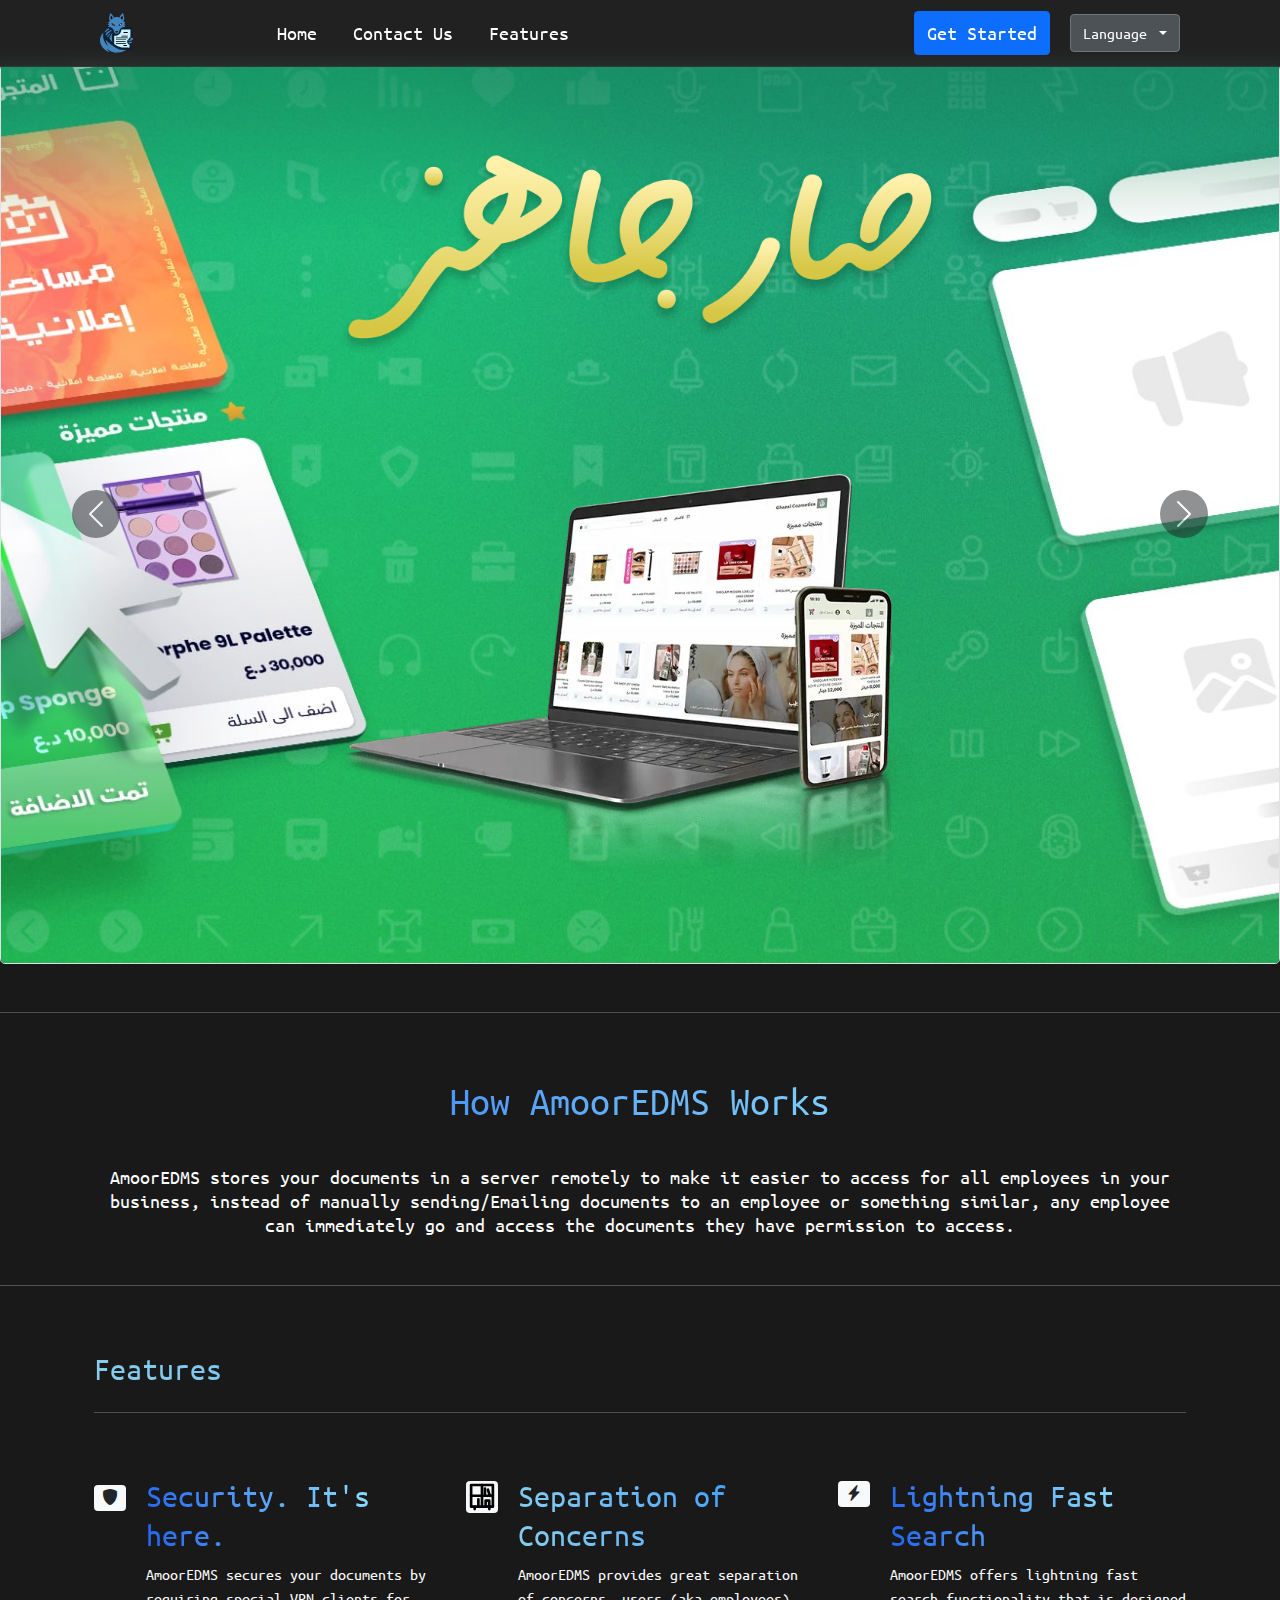
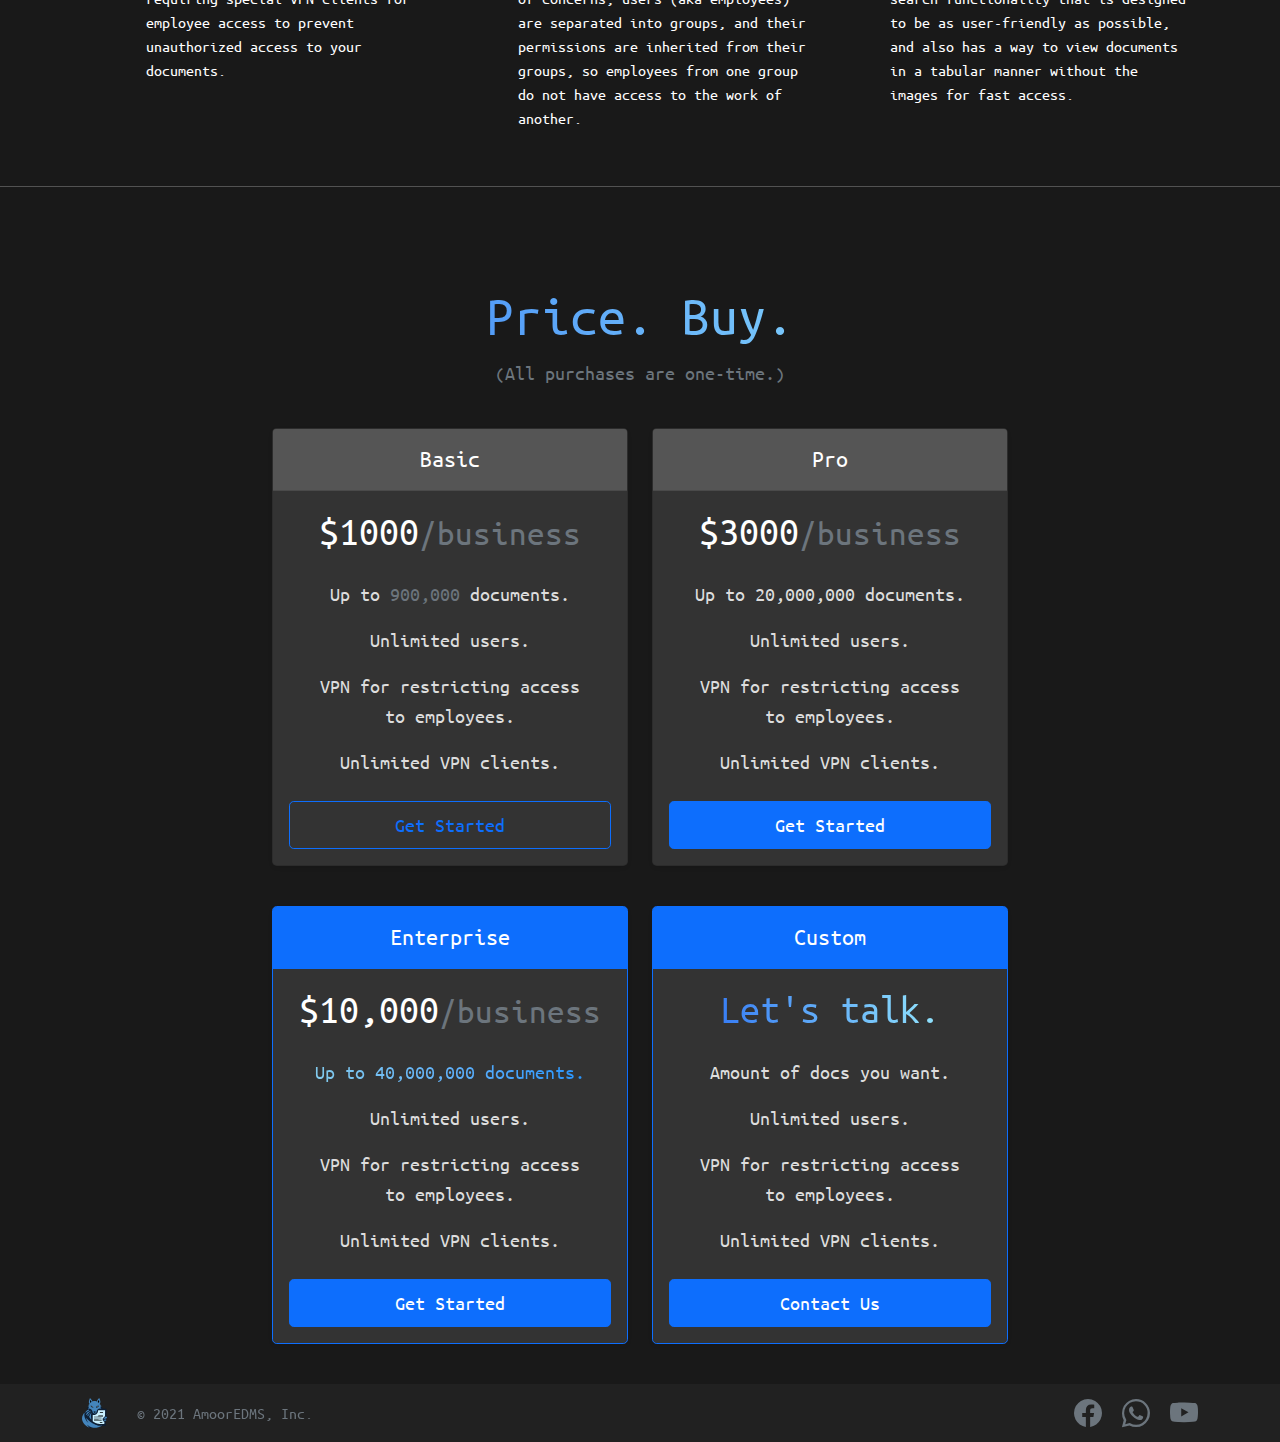
==== commit 255bd557: "Fixed typo that makes the Basic tier list of features have bullet points LOL" ====
--- a/index.html
+++ b/index.html
@@ -144,7 +144,7 @@
 					</div>
 					<div class="card-body">
 						<h1 class="card-title pricing-card-title">$1000<small class="text-muted fw-light">/business</small></h1>
-						<ul class="list-uled mt-3 mb-4">
+						<ul class="list-unstyled mt-3 mb-4">
 							<li><p class="mt-4">Up to <span class="text-muted">900,000</span> documents.</p></li>
 							<li><p>Unlimited users.</p></li>
 							<li><p>VPN for restricting access to employees.</p></li>
@@ -196,7 +196,7 @@
 						<h4 class="my-0 fw-normal">Custom</h4>
 					</div>
 					<div class="card-body">
-						<h1 class="card-title pricing-card-title blue-to-cyan-text">Let's talk.</small></h1>
+						<h1 class="card-title pricing-card-title blue-to-cyan-text">Let's talk.</h1>
 						<ul class="list-unstyled mt-3 mb-4">
 							<li><p class="mt-4">Amount of docs you want.</p></li>
 							<li><p>Unlimited users.</p></li>
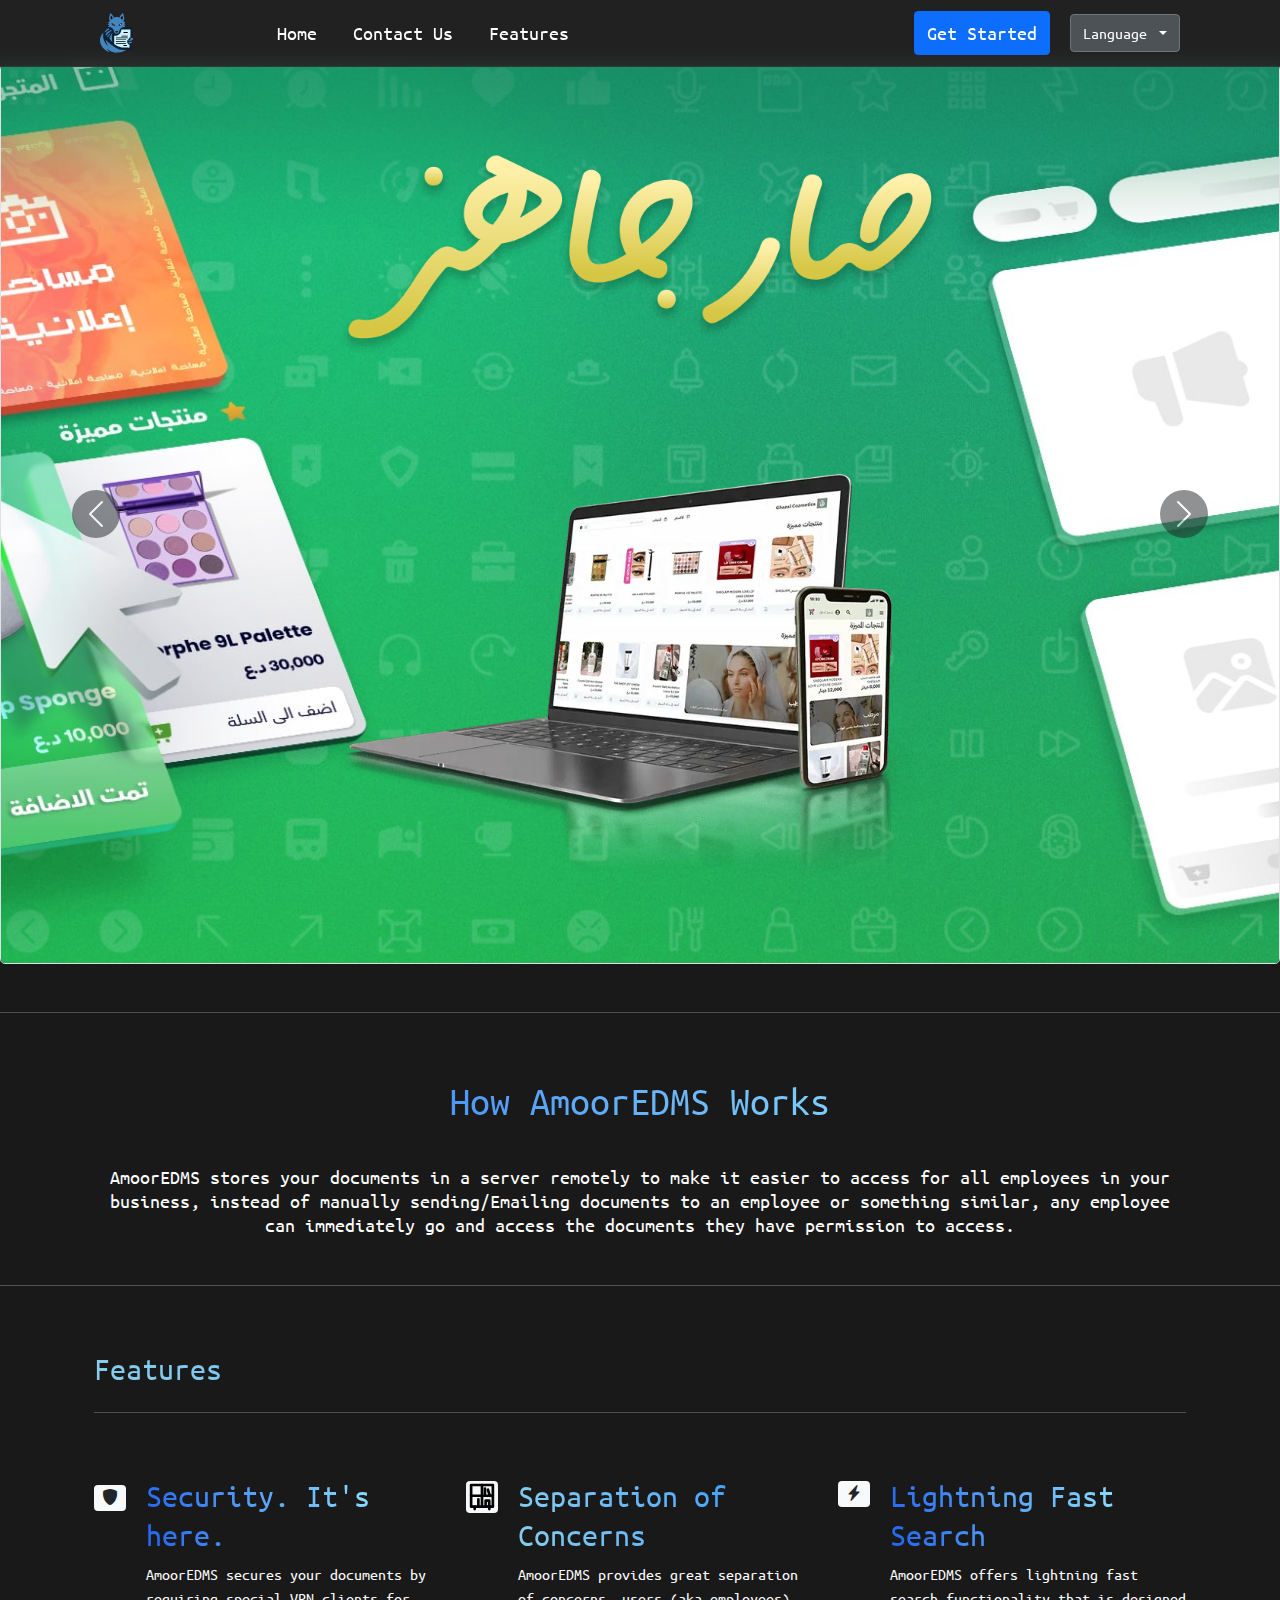
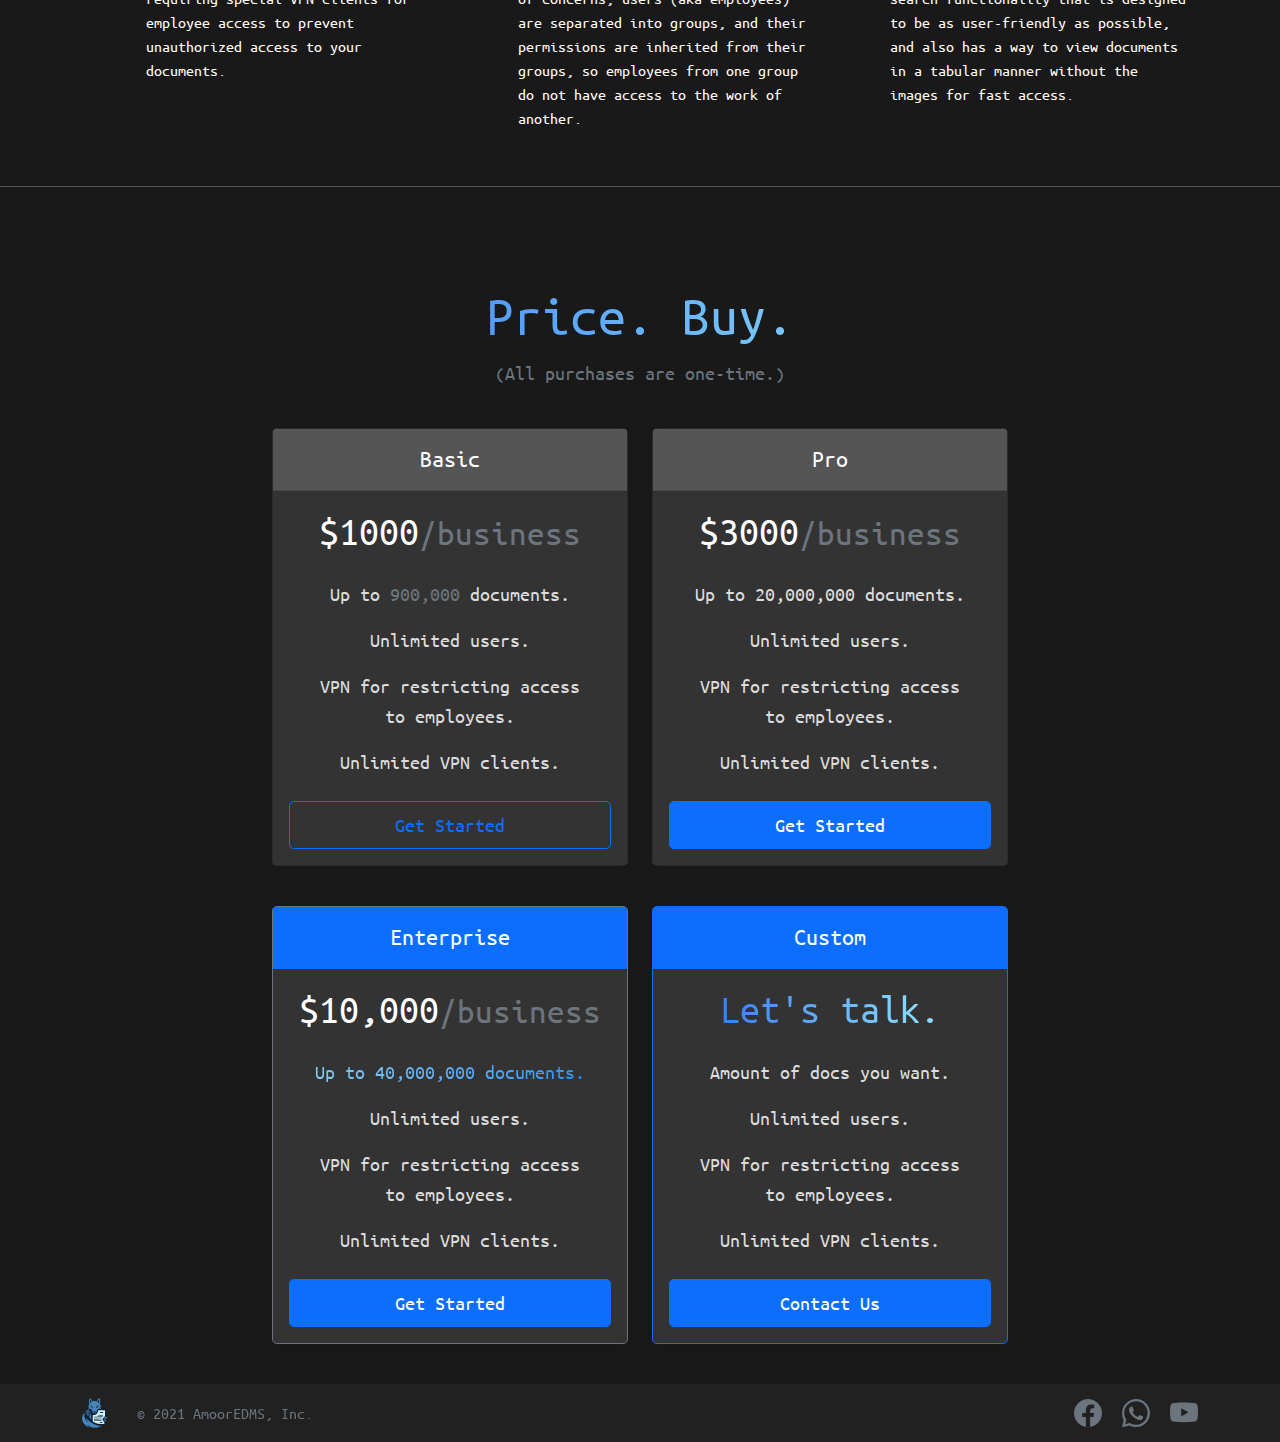
==== commit 27081639: "Minor change." ====
--- a/index.html
+++ b/index.html
@@ -11,6 +11,7 @@
 	<link rel="icon" type="image/x-icon" href="./assets/icons/logo.svg">
 	<link rel="stylesheet" href="./css/utils.css">
 	<link rel="stylesheet" href="./index.css">
+	<script src="./js/scrollbar-width.js"></script>
 </head>
 <body class="">
 <nav class="navbar navbar-dark navbar-expand-lg sticky-top frosted-glass full-width">
@@ -174,7 +175,7 @@
 		</div>
 		<div class="row row-cols-1 row-cols-md-3 mb-3 text-center justify-content-center">
 			<div class="col-md-6 col-lg-6 col-xl-4 col-xxl-4">
-				<div class="card mb-4 rounded-3 shadow-sm border-primary dark-mode-pricing-card" id="customPricing">
+				<div class="card mb-4 rounded-3 shadow-sm border-secondary dark-mode-pricing-card" id="customPricing">
 					<div class="card-header py-3 text-white bg-primary border-primary">
 						<h4 class="my-0 fw-normal">Enterprise</h4>
 					</div>
--- a/index.css
+++ b/index.css
@@ -6,8 +6,12 @@
 	margin-right: 50px;
 }
 
+:root {
+	--scrollbar-width: 15px;
+}
+
 #heroCarousel {
-	width: 100vw !important;
+	width: calc(100vw - var(--scrollbar-width)) !important;
 	height: 100vh !important;
 }
 
